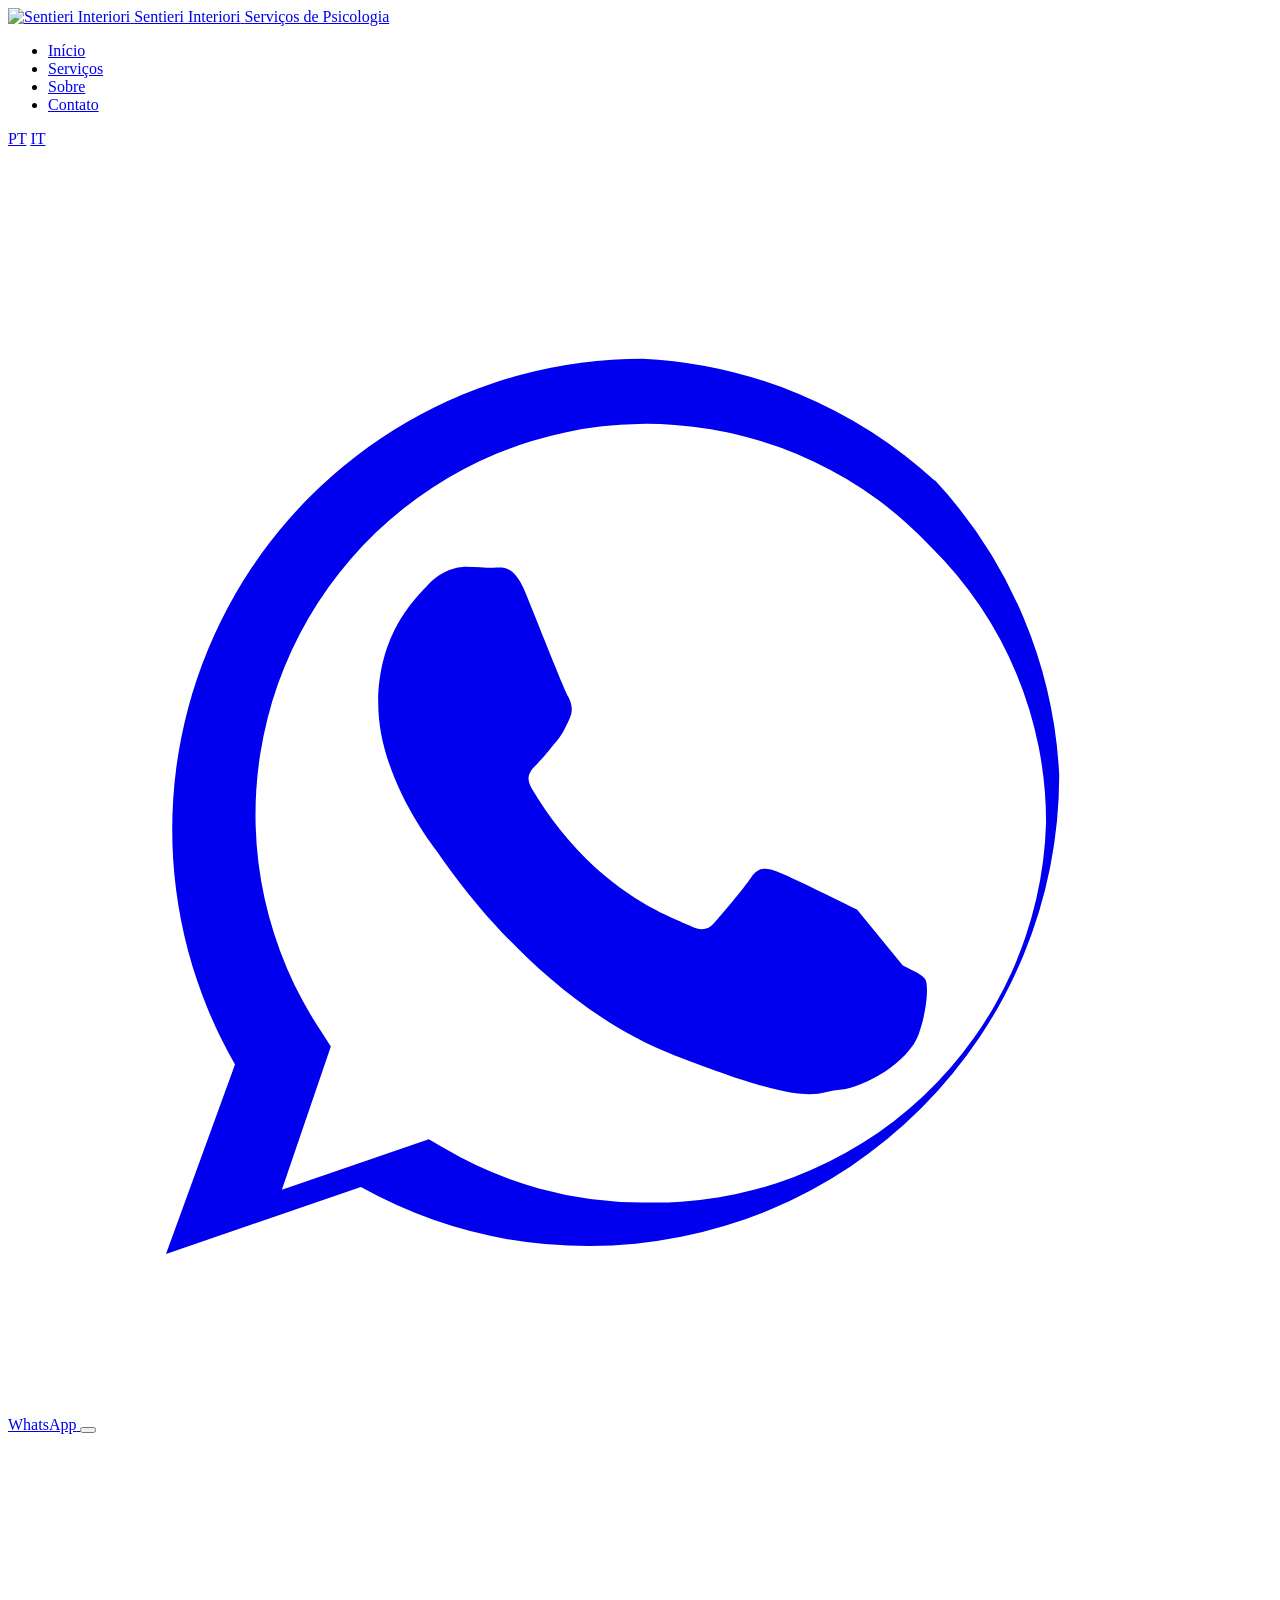
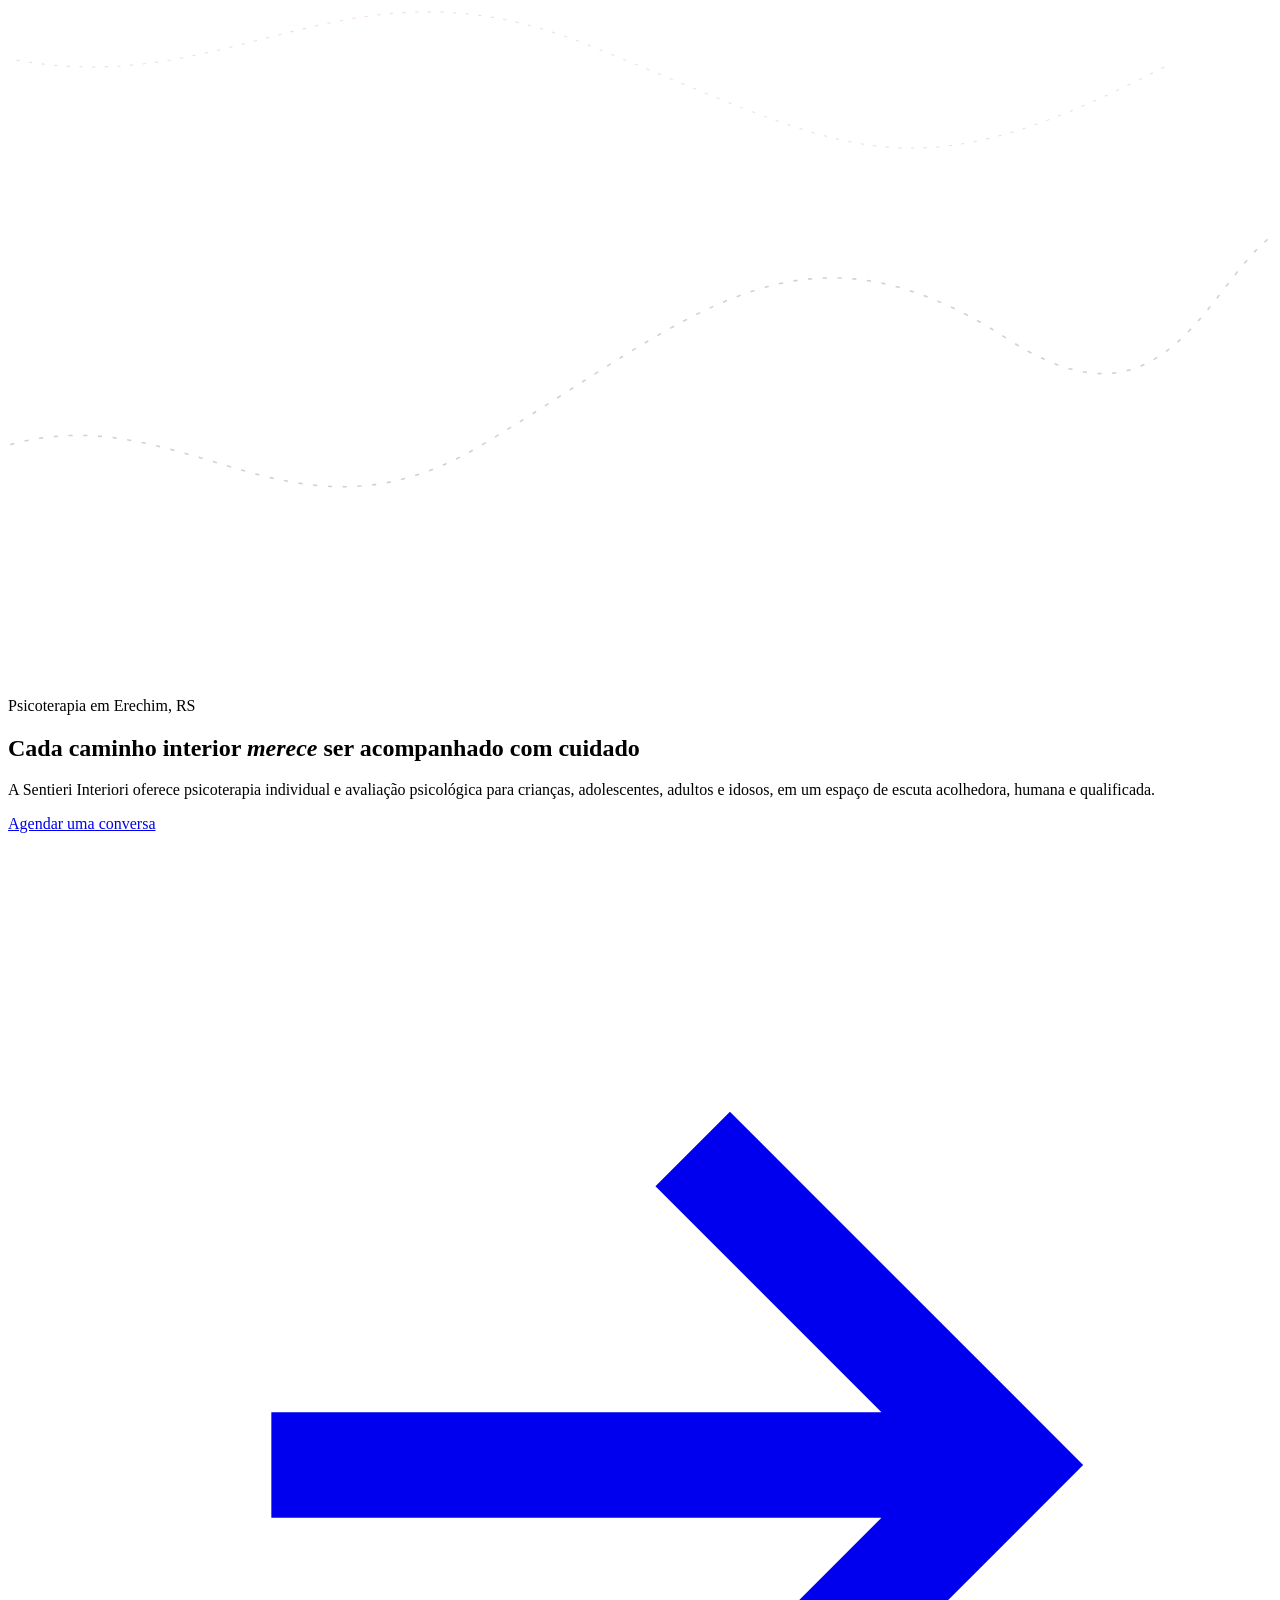
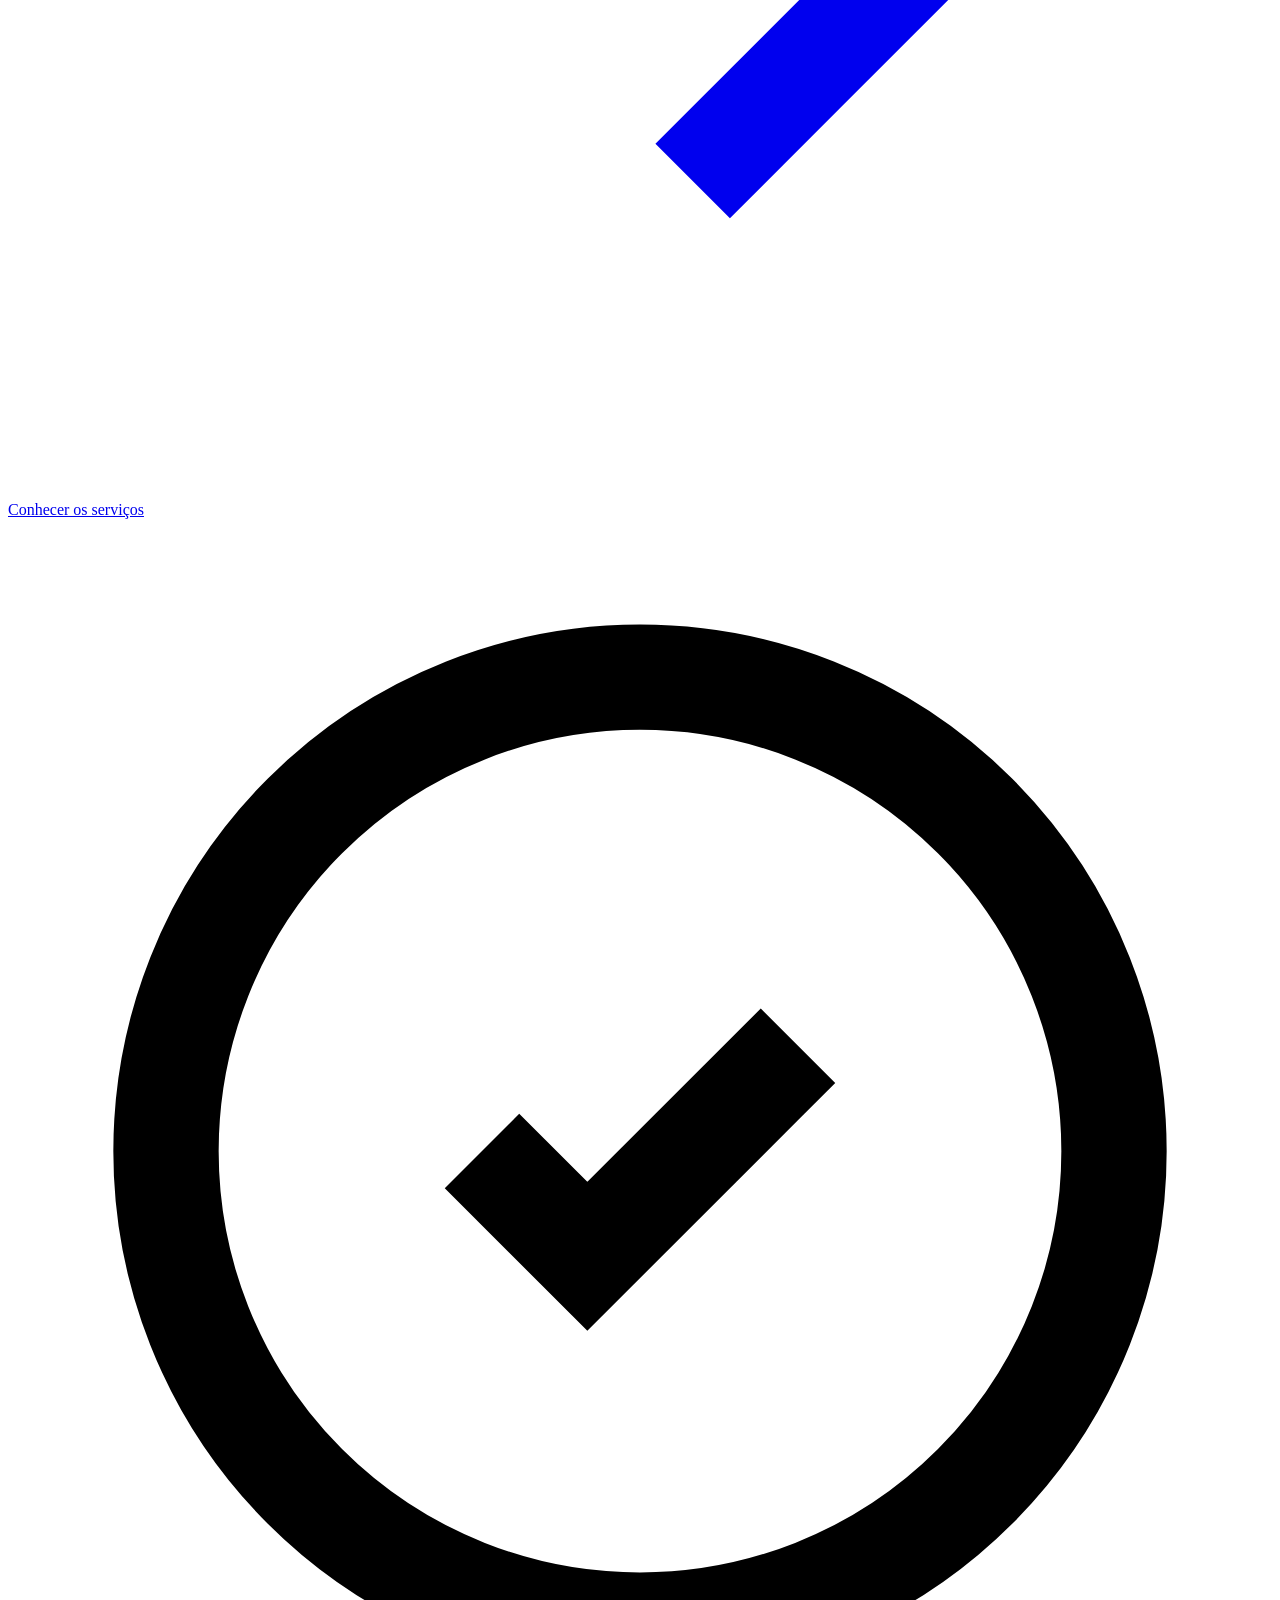
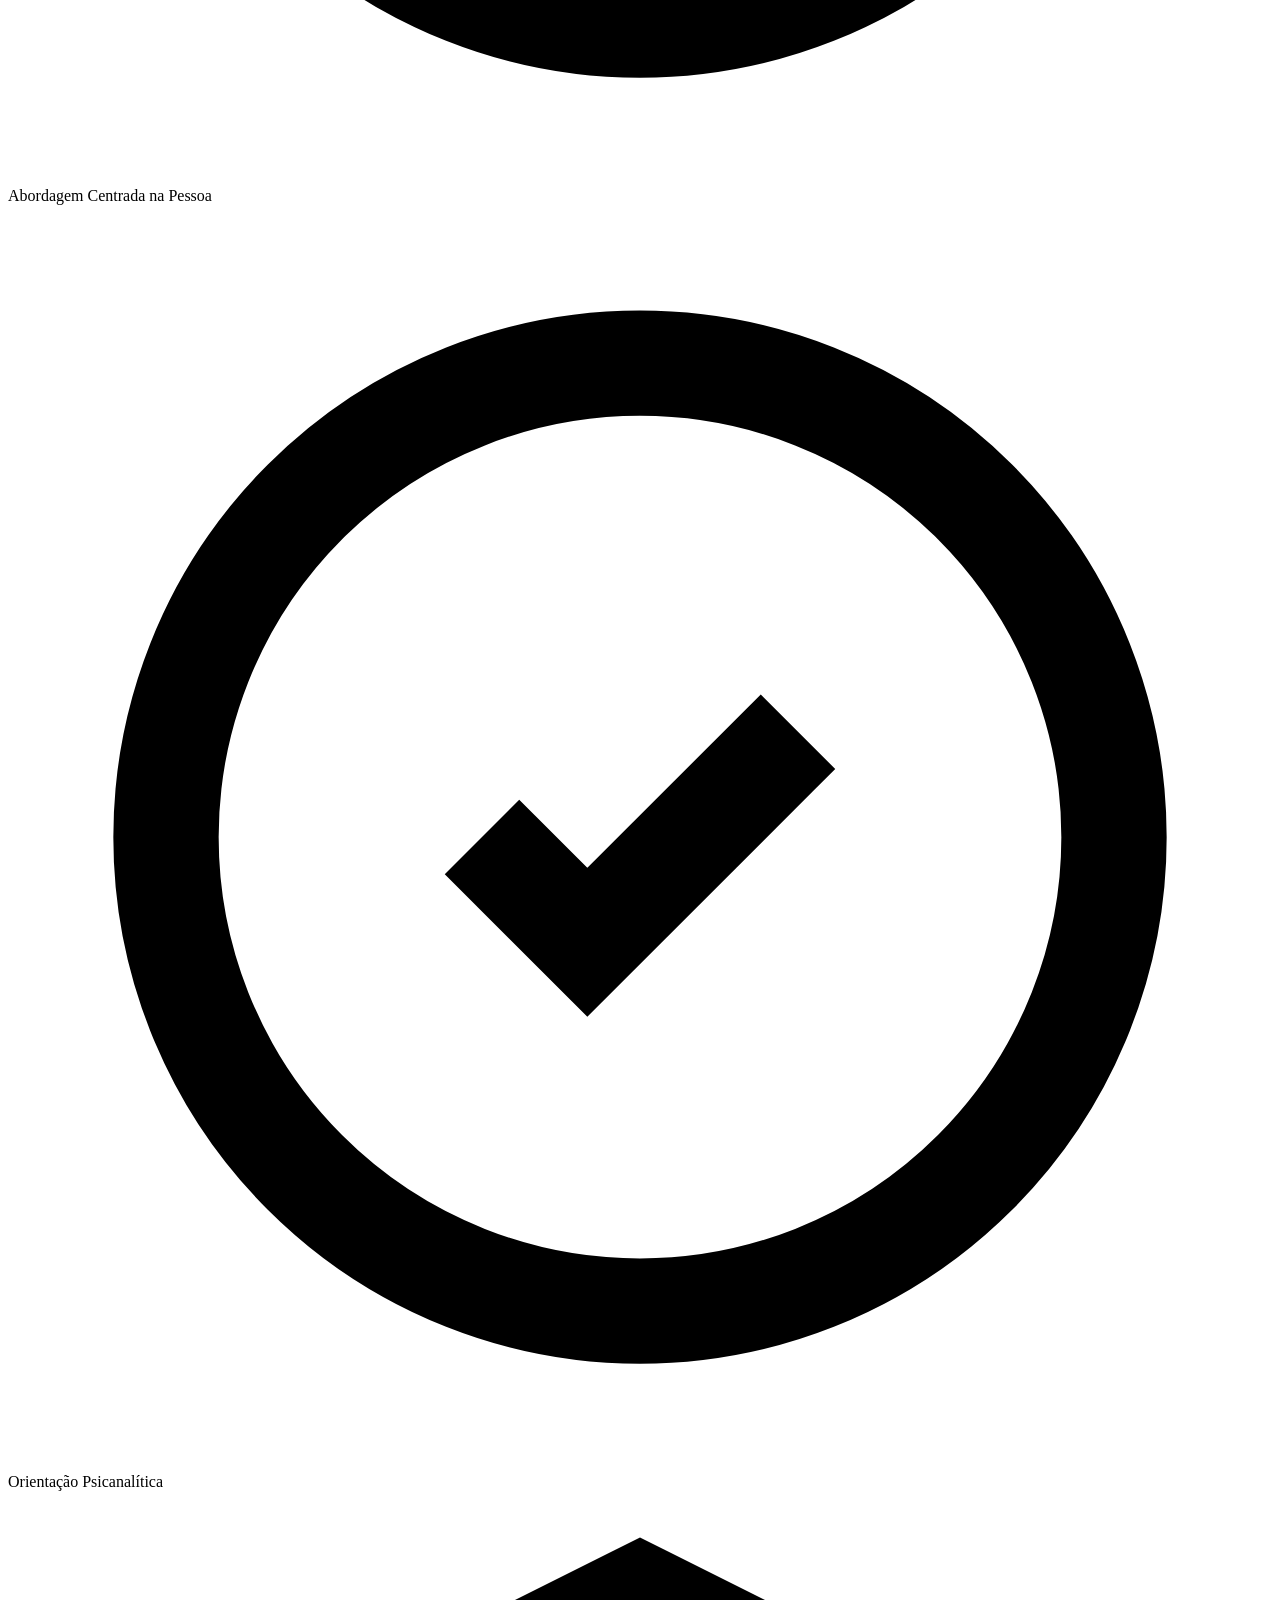
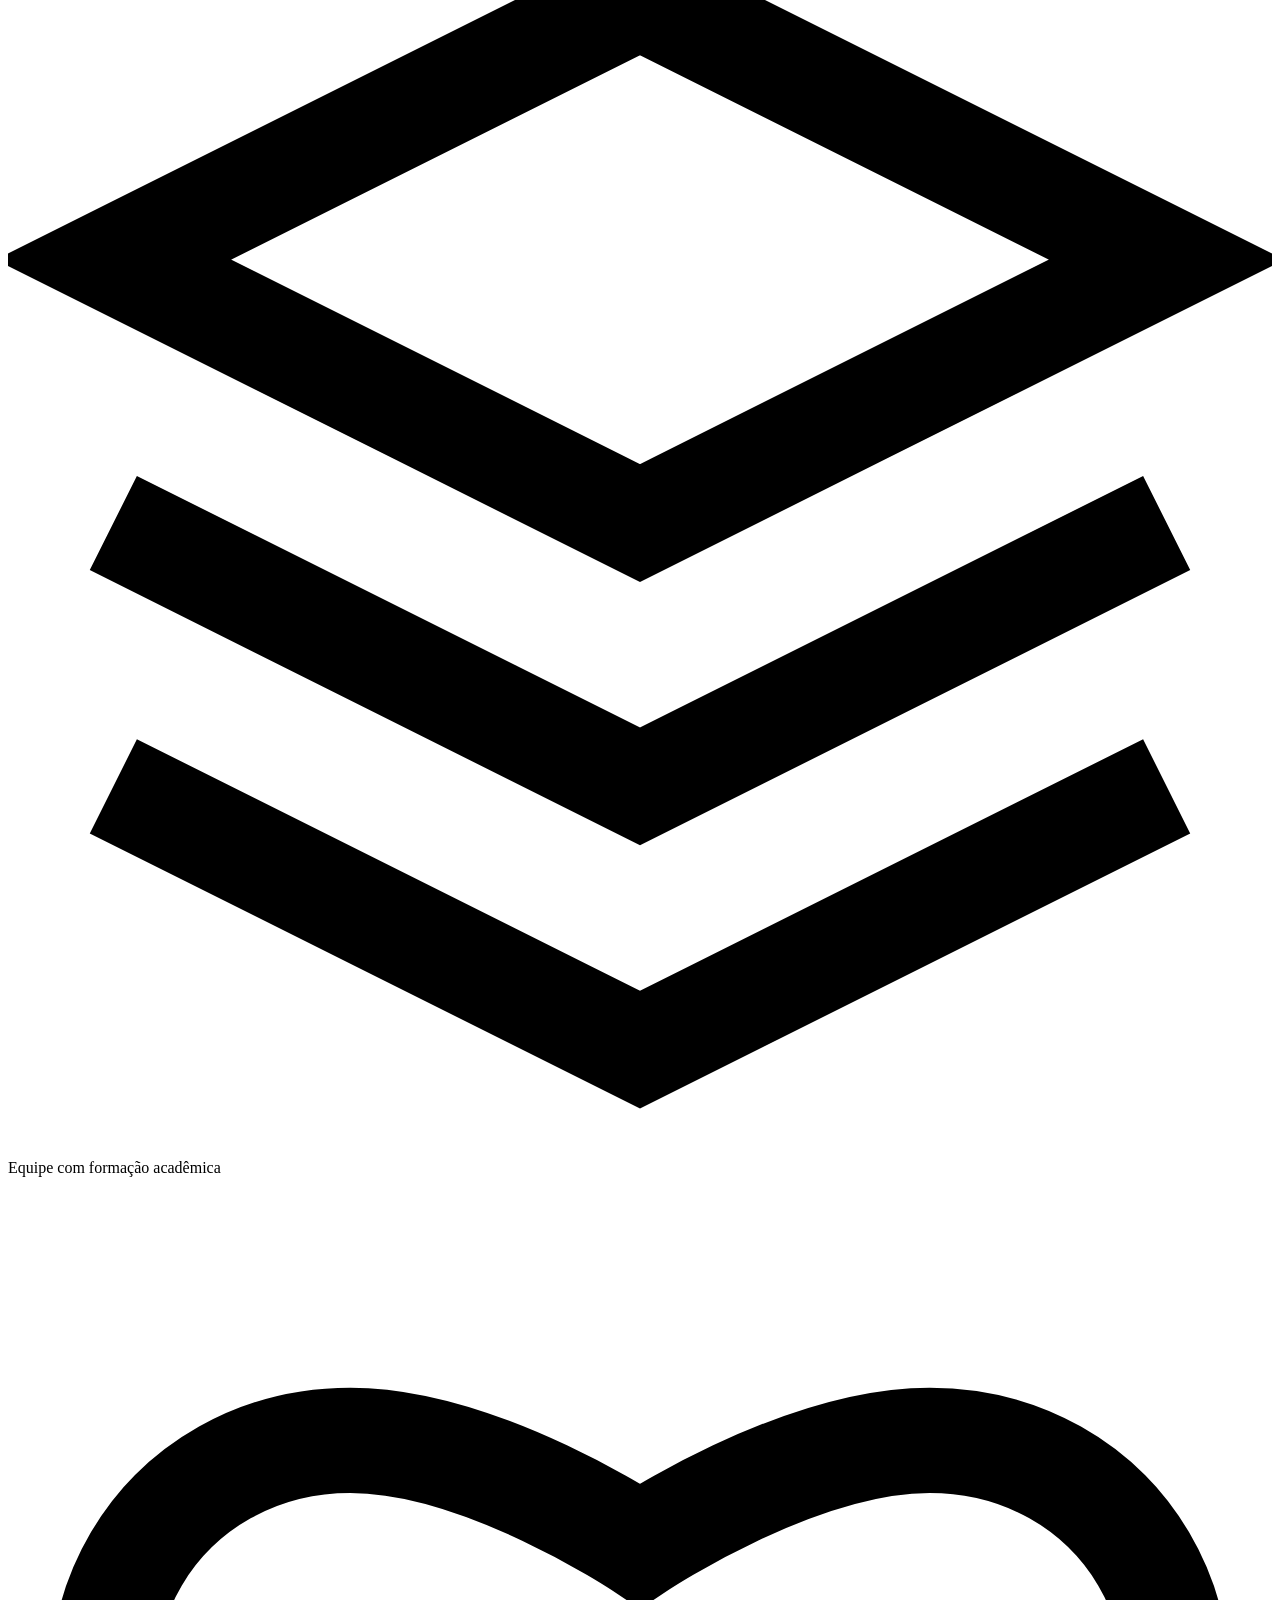
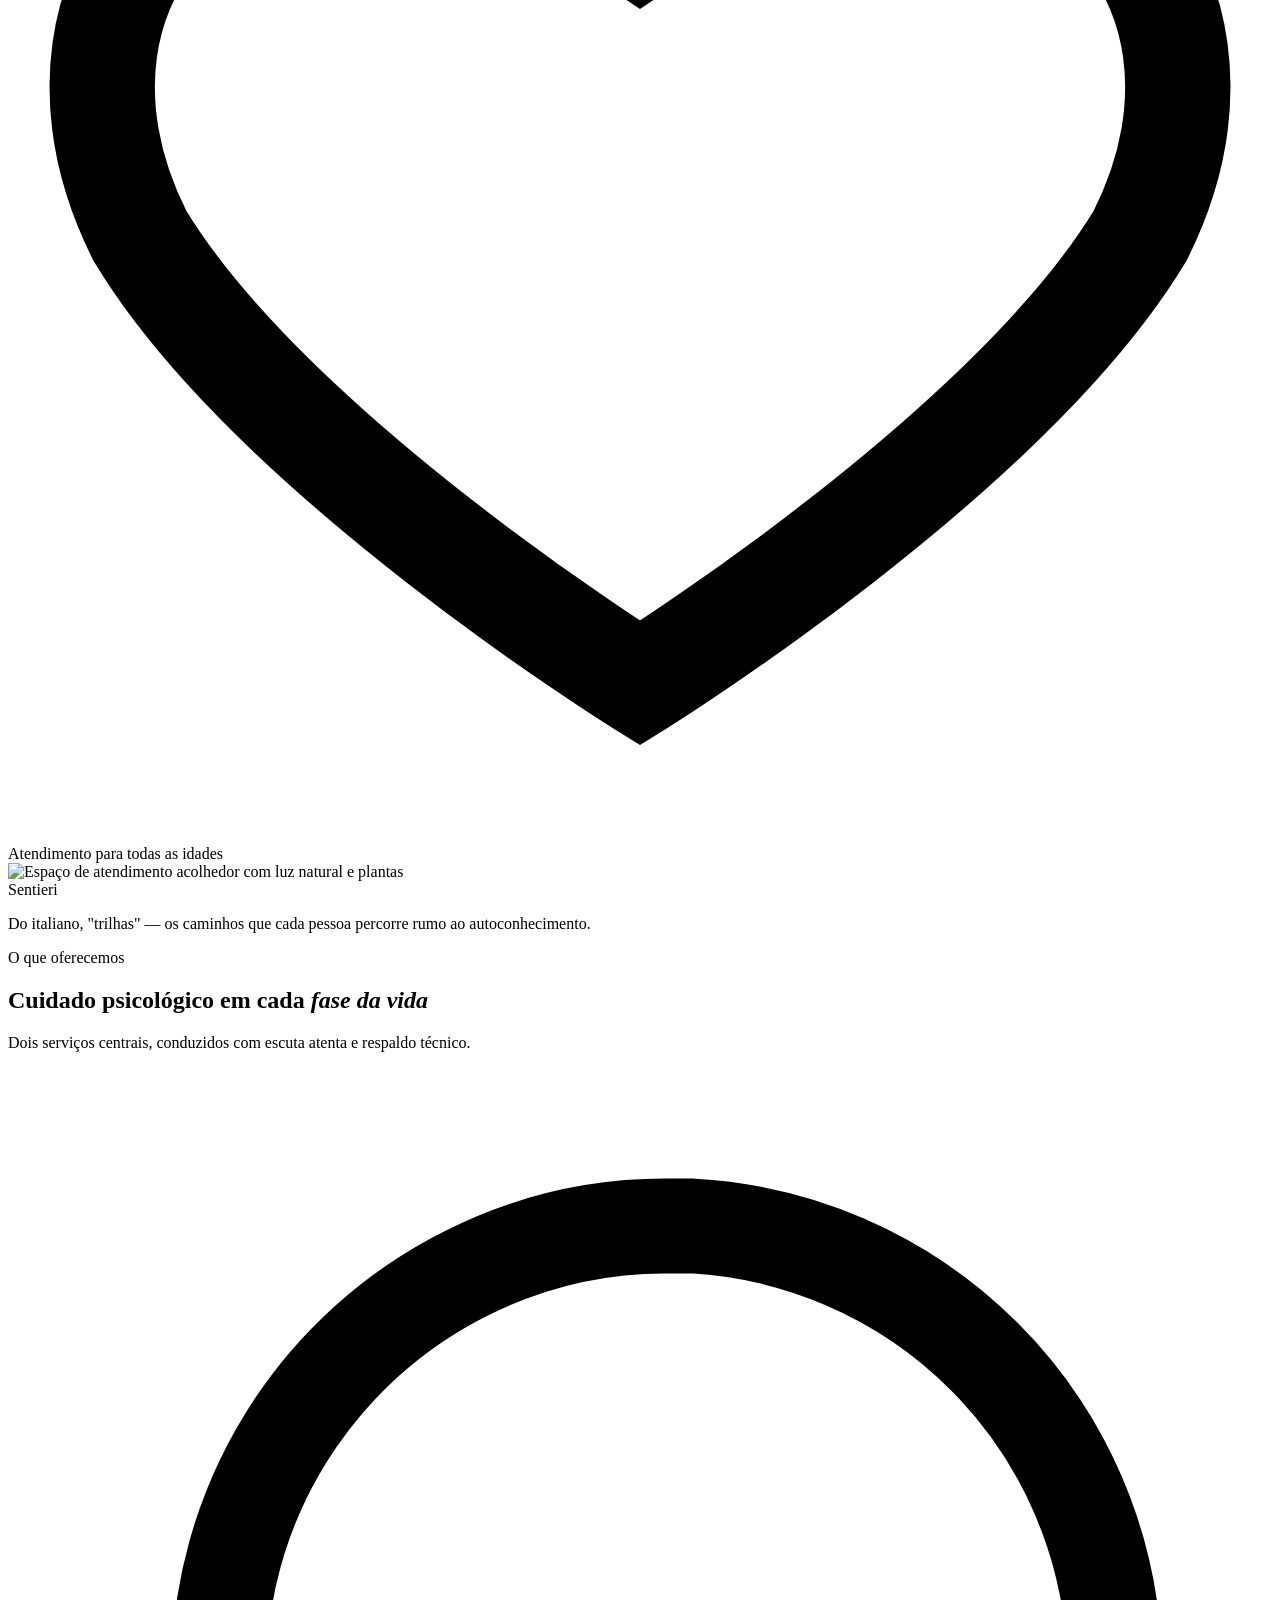
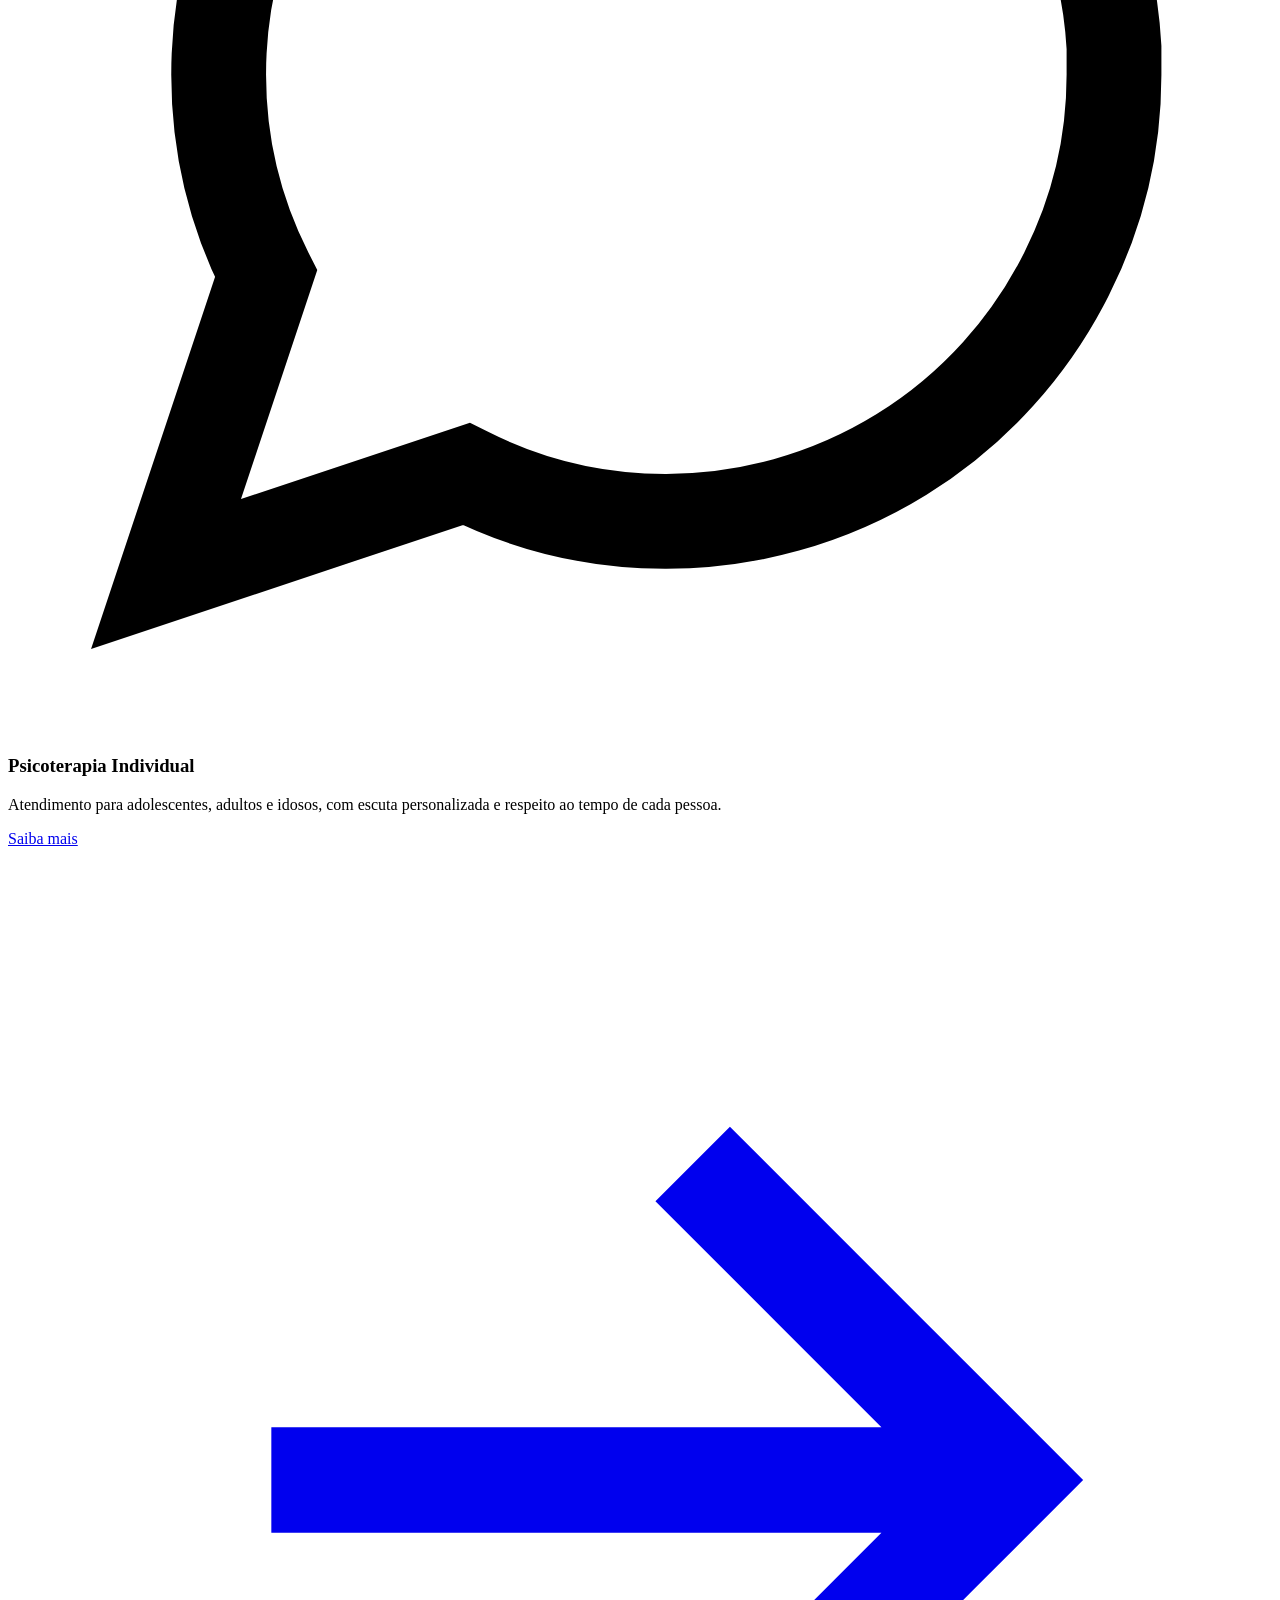
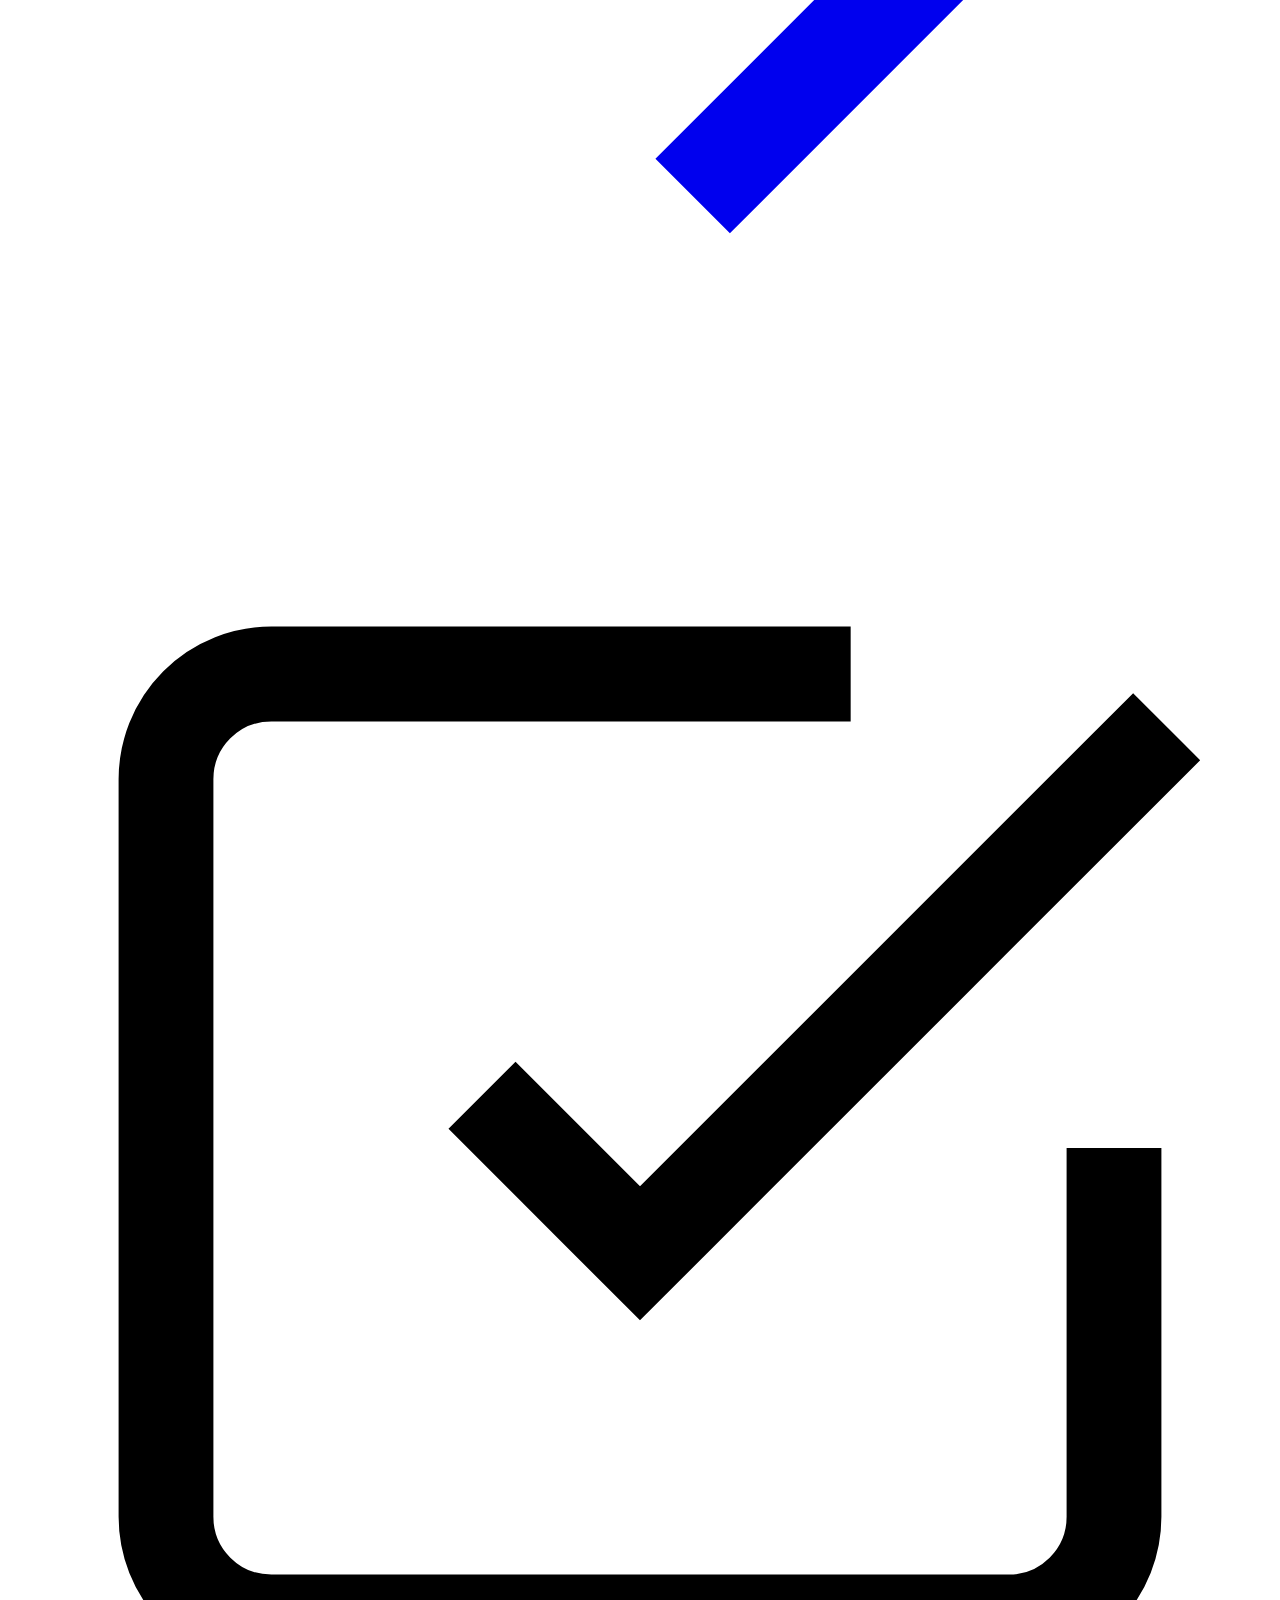
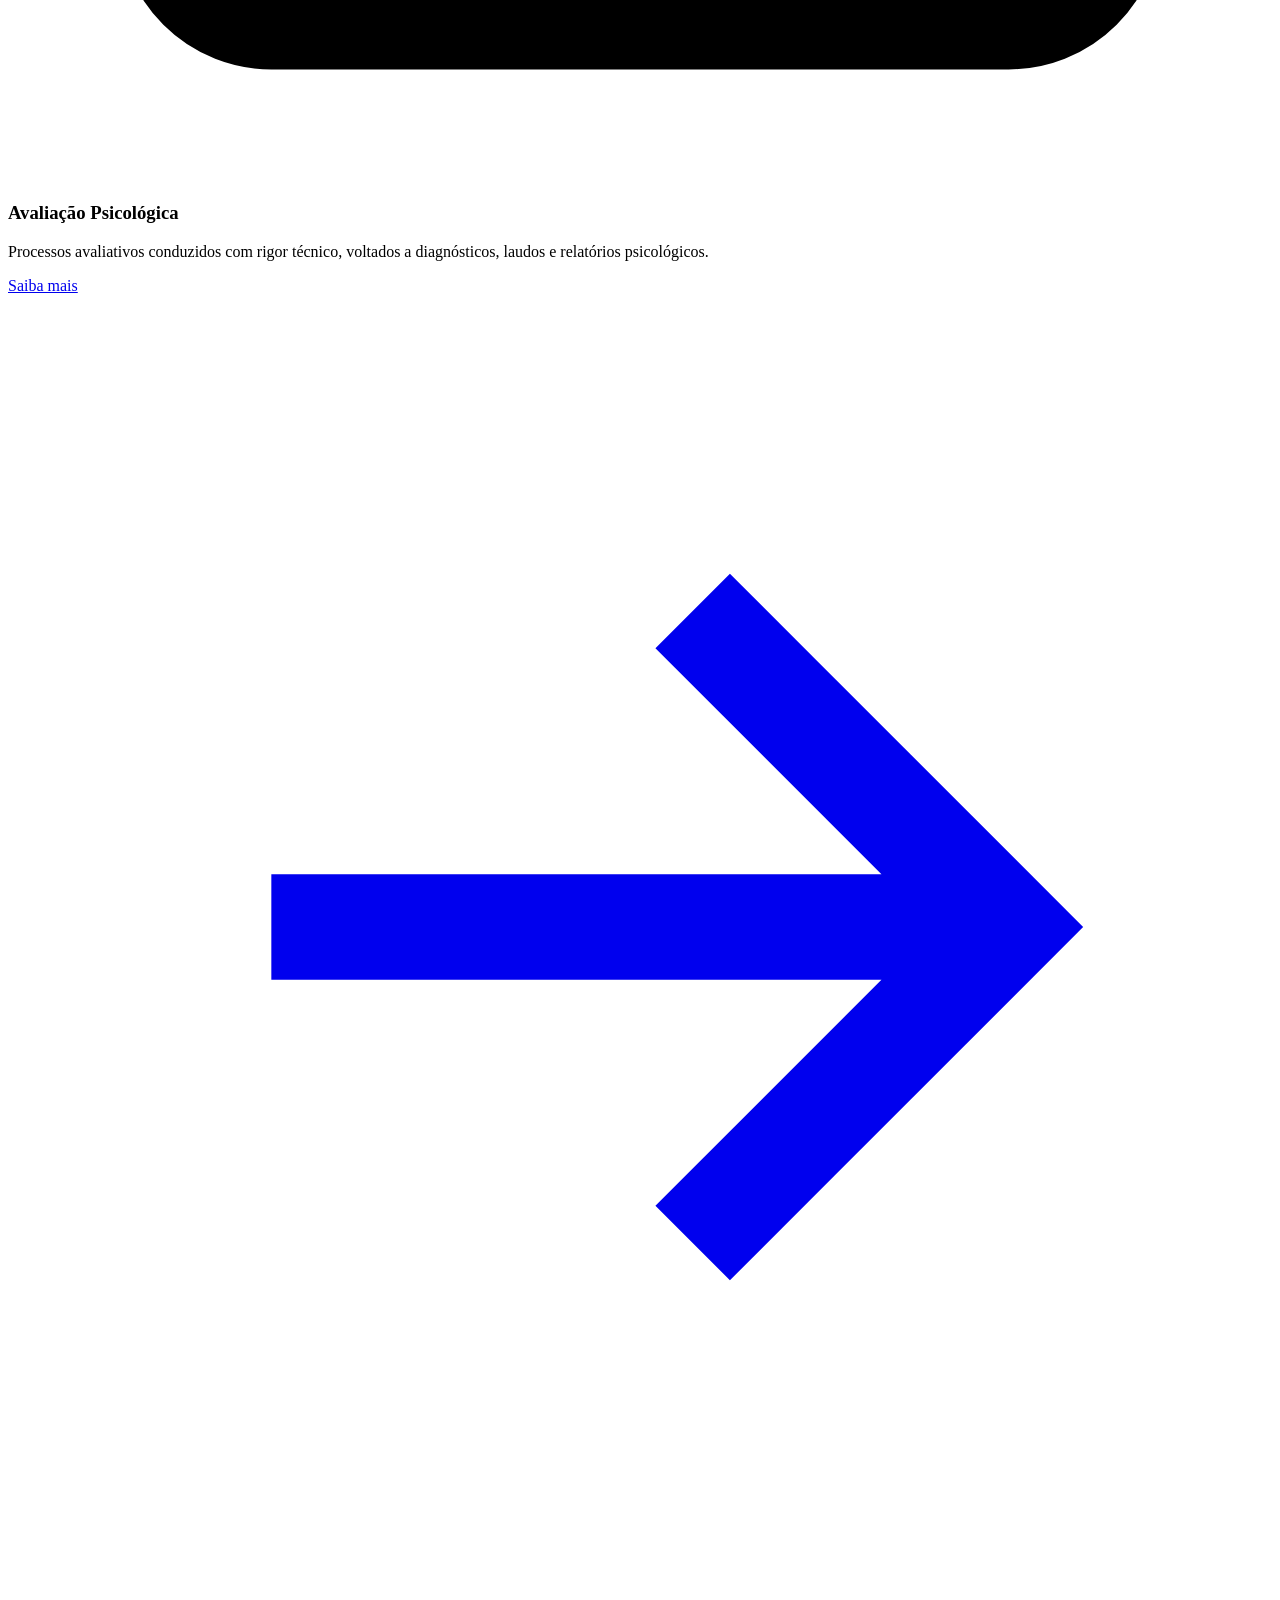
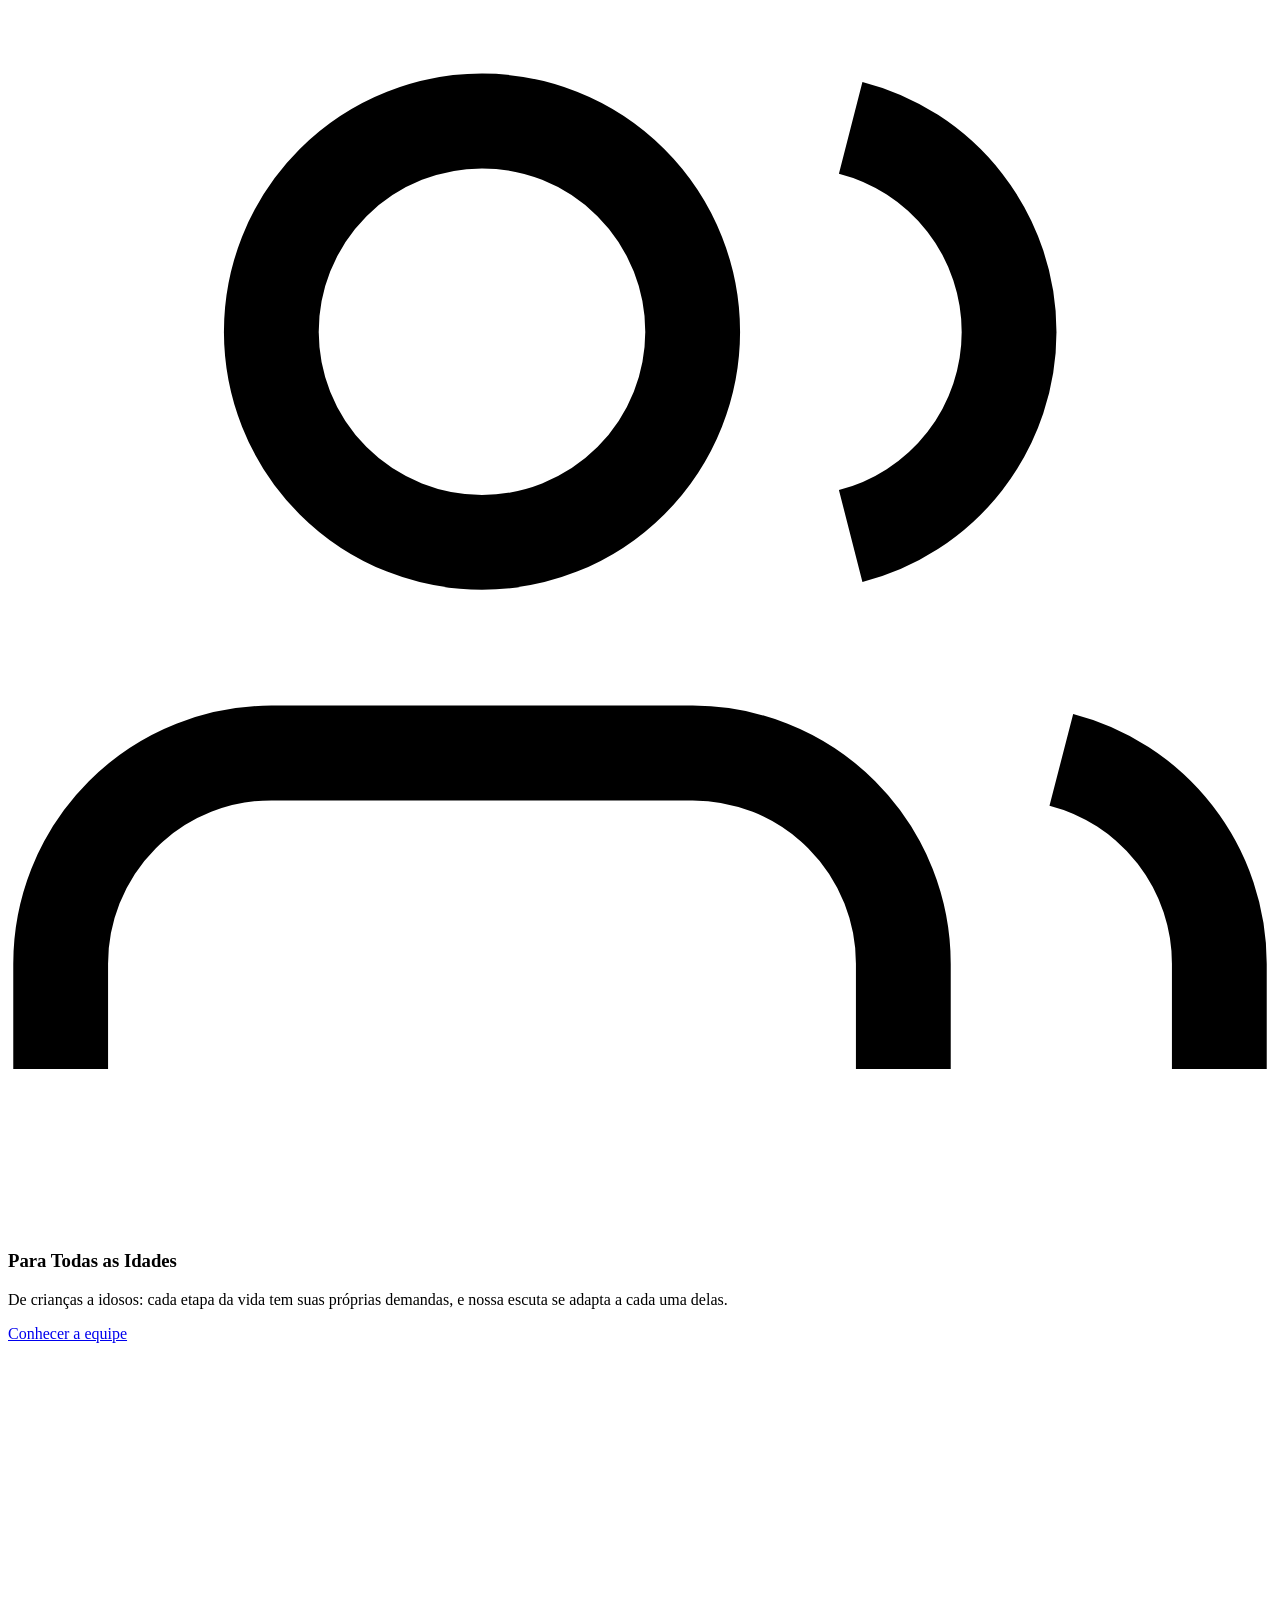
==== pt/index.html @ 57d50855 "Add files via upload" ====
<!DOCTYPE html>
<html lang="pt-BR"><head>
<meta http-equiv="content-type" content="text/html; charset=UTF-8">
<meta charset="UTF-8">
<meta name="viewport" content="width=device-width, initial-scale=1.0">
<title>Sentieri Interiori — Serviços de Psicologia em Erechim</title>
<meta name="description" content="Psicoterapia individual e avaliação psicológica para crianças, adolescentes, adultos e idosos. Atendimento humanizado em Erechim, RS.">
<link rel="icon" href="index_files/logo_o2eb_uEkA_0kMc_2I0I_ichq.jpg">
<link rel="stylesheet" href="index_files/style_o2eb_uEkA_0kMc_2I0I_ichq.css">
</head>
<body>

<!-- ===================== HEADER ===================== -->
<header class="site-header">
  <div class="header-inner">
    <a href="file:///G:/Meu%20Drive/Consult%C3%B3rio/Sentieri%20Interiori/Site/sentieri-interiori-site/sentieri-site/pt/index.html" class="brand">
      <img src="index_files/logo_o2eb_uEkA_0kMc_2I0I_ichq.jpg" alt="Sentieri Interiori">
      <span class="brand-text">
        <span class="brand-name">Sentieri Interiori</span>
        <span class="brand-sub">Serviços de Psicologia</span>
      </span>
    </a>

    <nav class="main-nav">
      <ul>
        <li><a href="file:///G:/Meu%20Drive/Consult%C3%B3rio/Sentieri%20Interiori/Site/sentieri-interiori-site/sentieri-site/pt/index.html" class="active">Início</a></li>
        <li><a href="file:///G:/Meu%20Drive/Consult%C3%B3rio/Sentieri%20Interiori/Site/sentieri-interiori-site/sentieri-site/pt/servicos.html">Serviços</a></li>
        <li><a href="file:///G:/Meu%20Drive/Consult%C3%B3rio/Sentieri%20Interiori/Site/sentieri-interiori-site/sentieri-site/pt/sobre.html">Sobre</a></li>
        <li><a href="file:///G:/Meu%20Drive/Consult%C3%B3rio/Sentieri%20Interiori/Site/sentieri-interiori-site/sentieri-site/pt/contato.html">Contato</a></li>
      </ul>
    </nav>

    <div class="header-actions">
      <div class="lang-switch">
        <a href="file:///G:/Meu%20Drive/Consult%C3%B3rio/Sentieri%20Interiori/Site/sentieri-interiori-site/sentieri-site/pt/index.html" class="active">PT</a>
        <a href="file:///G:/Meu%20Drive/Consult%C3%B3rio/Sentieri%20Interiori/Site/sentieri-interiori-site/sentieri-site/it/index.html">IT</a>
      </div>
      <a href="https://wa.me/5554991436408" class="btn-whatsapp-nav" target="_blank" rel="noopener">
        <svg viewBox="0 0 24 24" fill="currentColor"><path d="M17.6 6.32A8.86 8.86 0 0 0 12.05 4a8.94 8.94 0 0 0-7.74 13.4L3 21l3.7-1.27a8.92 8.92 0 0 0 4.33 1.12h.01a8.94 8.94 0 0 0 8.92-8.94 8.85 8.85 0 0 0-2.36-5.6Zm-5.55 13.7h-.01a7.4 7.4 0 0 1-3.78-1.04l-.27-.16-2.79.96.93-2.72-.18-.28a7.42 7.42 0 0 1 11.58-9.2 7.34 7.34 0 0 1 2.18 5.23 7.43 7.43 0 0 1-7.66 7.21Zm4.07-5.56c-.22-.11-1.31-.65-1.51-.72-.2-.07-.35-.11-.5.11-.15.22-.57.72-.7.86-.13.15-.26.16-.48.05-.22-.11-.93-.34-1.77-1.09a6.64 6.64 0 0 1-1.22-1.52c-.13-.22-.01-.34.11-.46.11-.11.25-.29.37-.43.12-.15.16-.25.24-.42.08-.16.04-.3-.02-.42-.07-.11-.6-1.45-.82-1.99-.22-.53-.44-.46-.6-.46-.16 0-.34-.02-.52-.02-.18 0-.47.07-.72.34-.25.27-.95.93-.95 2.26 0 1.34.98 2.63 1.12 2.81.13.18 1.86 2.84 4.51 3.87 2.65 1.03 2.65.69 3.13.65.48-.04 1.31-.53 1.5-1.05.18-.51.18-.95.13-1.04-.06-.1-.21-.16-.43-.27Z"></path></svg>
        <span>WhatsApp</span>
      </a>
      <button class="nav-toggle" aria-label="Abrir menu">
        <span></span><span></span><span></span>
      </button>
    </div>
  </div>
</header>

<!-- ===================== HERO ===================== -->
<section class="hero">
  <svg class="hero-bg-path" viewBox="0 0 1200 800" preserveAspectRatio="xMidYMid slice" aria-hidden="true">
    <path d="M -50 600 C 150 500, 250 700, 450 580 S 750 350, 950 480 S 1150 300, 1280 380" fill="none" stroke="#8A9180" stroke-width="1.5" stroke-dasharray="4 10" opacity="0.4"></path>
    <path d="M -50 200 C 200 280, 300 100, 550 200 S 850 350, 1100 220" fill="none" stroke="#BD7B5B" stroke-width="1" stroke-dasharray="3 9" opacity="0.25"></path>
  </svg>

  <div class="container hero-grid">
    <div class="hero-content">
      <p class="eyebrow">Psicoterapia em Erechim, RS</p>
      <h1>Cada caminho interior <em>merece</em> ser acompanhado com cuidado</h1>
      <p class="hero-lead">A Sentieri Interiori oferece psicoterapia 
individual e avaliação psicológica para crianças, adolescentes, adultos e
 idosos, em um espaço de escuta acolhedora, humana e qualificada.</p>

      <div class="hero-actions">
        <a href="file:///G:/Meu%20Drive/Consult%C3%B3rio/Sentieri%20Interiori/Site/sentieri-interiori-site/sentieri-site/pt/contato.html" class="btn btn-primary">
          Agendar uma conversa
          <svg viewBox="0 0 24 24" fill="none" stroke="currentColor" stroke-width="2"><path d="M5 12h14M13 6l6 6-6 6"></path></svg>
        </a>
        <a href="file:///G:/Meu%20Drive/Consult%C3%B3rio/Sentieri%20Interiori/Site/sentieri-interiori-site/sentieri-site/pt/servicos.html" class="btn btn-outline">Conhecer os serviços</a>
      </div>

      <div class="hero-trust">
        <span class="trust-item">
          <svg viewBox="0 0 24 24" fill="none" stroke="currentColor" stroke-width="2"><path d="M9 12l2 2 4-4M21 12a9 9 0 1 1-18 0 9 9 0 0 1 18 0Z"></path></svg>
          Abordagem Centrada na Pessoa
        </span><span class="trust-item">
          <svg viewBox="0 0 24 24" fill="none" stroke="currentColor" stroke-width="2"><path d="M9 12l2 2 4-4M21 12a9 9 0 1 1-18 0 9 9 0 0 1 18 0Z"></path></svg>Orientação Psicanalítica</span>
        <span class="trust-item">
          <svg viewBox="0 0 24 24" fill="none" stroke="currentColor" stroke-width="2"><path d="M12 2 2 7l10 5 10-5-10-5ZM2 17l10 5 10-5M2 12l10 5 10-5"></path></svg>
          Equipe com formação acadêmica
        </span>
        <span class="trust-item">
          <svg viewBox="0 0 24 24" fill="none" stroke="currentColor" stroke-width="2"><path d="M12 21s-7-4.35-9.5-8.5C.5 8.5 3 5 6.5 5 9 5 12 7 12 7s3-2 5.5-2c3.5 0 6 3.5 4 7.5C19 16.65 12 21 12 21Z"></path></svg>
          Atendimento para todas as idades
        </span>
      </div>
    </div>

    <div class="hero-visual">
      <div class="hero-image-wrap">
        <img src="index_files/photo-1573497620053-ea5300f94f21_o2eb_uEkA_0kMc_2I0I_ichq.avif" alt="Espaço de atendimento acolhedor com luz natural e plantas">
      </div>
      <div class="hero-badge">
        <span class="script-accent">Sentieri</span>
        <p>Do italiano, "trilhas" — os caminhos que cada pessoa percorre rumo ao autoconhecimento.</p>
      </div>
    </div>
  </div>
</section>

<!-- ===================== SERVIÇOS (preview) ===================== -->
<section class="bg-branco">
  <div class="container">
    <div class="section-header centered reveal is-visible">
      <p class="eyebrow" style="justify-content:center">O que oferecemos</p>
      <h2 class="section-title">Cuidado psicológico em cada <em>fase da vida</em></h2>
      <p class="section-lead">Dois serviços centrais, conduzidos com escuta atenta e respaldo técnico.</p>
    </div>

    <div class="services-grid">
      <div class="service-card reveal is-visible" style="transition-delay: 0s;">
        <div class="service-icon">
          <svg viewBox="0 0 24 24" fill="none" stroke="currentColor" stroke-width="1.8"><path d="M21 11.5a8.38 8.38 0 0 1-.9 3.8 8.5 8.5 0 0 1-7.6 4.7 8.38 8.38 0 0 1-3.8-.9L3 21l1.9-5.7a8.38 8.38 0 0 1-.9-3.8 8.5 8.5 0 0 1 4.7-7.6 8.38 8.38 0 0 1 3.8-.9h.5a8.48 8.48 0 0 1 8 8v.5Z"></path></svg>
        </div>
        <h3>Psicoterapia Individual</h3>
        <p>Atendimento para adolescentes, adultos e idosos, com escuta personalizada e respeito ao tempo de cada pessoa.</p>
        <a href="file:///G:/Meu%20Drive/Consult%C3%B3rio/Sentieri%20Interiori/Site/sentieri-interiori-site/sentieri-site/pt/servicos.html#psicoterapia" class="card-link">
          Saiba mais
          <svg viewBox="0 0 24 24" fill="none" stroke="currentColor" stroke-width="2"><path d="M5 12h14M13 6l6 6-6 6"></path></svg>
        </a>
      </div>

      <div class="service-card reveal is-visible" style="transition-delay: 0.08s;">
        <div class="service-icon">
          <svg viewBox="0 0 24 24" fill="none" stroke="currentColor" stroke-width="1.8"><path d="M9 11l3 3L22 4M21 12v7a2 2 0 0 1-2 2H5a2 2 0 0 1-2-2V5a2 2 0 0 1 2-2h11"></path></svg>
        </div>
        <h3>Avaliação Psicológica</h3>
        <p>Processos avaliativos conduzidos com rigor técnico, voltados a diagnósticos, laudos e relatórios psicológicos.</p>
        <a href="file:///G:/Meu%20Drive/Consult%C3%B3rio/Sentieri%20Interiori/Site/sentieri-interiori-site/sentieri-site/pt/servicos.html#avaliacao" class="card-link">
          Saiba mais
          <svg viewBox="0 0 24 24" fill="none" stroke="currentColor" stroke-width="2"><path d="M5 12h14M13 6l6 6-6 6"></path></svg>
        </a>
      </div>

      <div class="service-card reveal is-visible" style="transition-delay: 0.16s;">
        <div class="service-icon">
          <svg viewBox="0 0 24 24" fill="none" stroke="currentColor" stroke-width="1.8"><path d="M17 21v-2a4 4 0 0 0-4-4H5a4 4 0 0 0-4 4v2M9 11a4 4 0 1 0 0-8 4 4 0 0 0 0 8ZM23 21v-2a4 4 0 0 0-3-3.87M16 3.13a4 4 0 0 1 0 7.75"></path></svg>
        </div>
        <h3>Para Todas as Idades</h3>
        <p>De crianças a idosos: cada etapa da vida tem suas próprias demandas, e nossa escuta se adapta a cada uma delas.</p>
        <a href="file:///G:/Meu%20Drive/Consult%C3%B3rio/Sentieri%20Interiori/Site/sentieri-interiori-site/sentieri-site/pt/sobre.html" class="card-link">
          Conhecer a equipe
          <svg viewBox="0 0 24 24" fill="none" stroke="currentColor" stroke-width="2"><path d="M5 12h14M13 6l6 6-6 6"></path></svg>
        </a>
      </div>
    </div>
  </div>
</section>

<!-- ===================== ABORDAGEM ===================== -->
<section class="bg-creme-escuro">
  <div class="container approach-block">
    <div class="approach-image reveal is-visible">
      <img src="index_files/photo-1591129841117-3adfd313e34f_o2eb_uEkA_0kMc_2I0I_ichq.avif" alt="Sala de atendimento psicológico com poltronas e ambiente sereno">
    </div>

    <div class="approach-content reveal is-visible">
      <p class="eyebrow">Nossa abordagem</p>
      <h2 class="section-title">Uma escuta <em>humanista</em>, sem pressa e sem julgamento</h2>
      <p class="section-lead">Acreditamos que cada pessoa carrega em si 
os recursos para sua própria transformação. Nosso papel é caminhar ao 
lado, oferecendo um espaço seguro para que esse processo aconteça.</p>

      <ul class="approach-list">
        <li>
          <span class="check">
            <svg viewBox="0 0 24 24" fill="none" stroke="currentColor" stroke-width="3"><path d="M5 12l5 5L20 7"></path></svg>
          </span>
          <div>
            <strong>Abordagem Centrada na Pessoa</strong>
            <span>Fundamentação na Psicologia Clínica Humanista da 
Abordagem Centrada na Pessoa, valorizando a experiência única de cada 
indivíduo.</span>
          </div>
        </li><li>
          <span class="check">
            <svg viewBox="0 0 24 24" fill="none" stroke="currentColor" stroke-width="3"><path d="M5 12l5 5L20 7"></path></svg>
          </span>
          <div>
            <strong>Orientação Psicanalítica</strong>
            <span>Fundamentação na teoria psicanalítica, buscando 
compreender os processos inconscientes, os conflitos psíquicos e a 
singularidade da história de vida de cada indivíduo.</span>
          </div>
        </li>
        <li>
          <span class="check">
            <svg viewBox="0 0 24 24" fill="none" stroke="currentColor" stroke-width="3"><path d="M5 12l5 5L20 7"></path></svg>
          </span>
          <div>
            <strong>Formação acadêmica sólida</strong>
            <span>Equipe com mestrado, especializações e atuação também na docência universitária.</span>
          </div>
        </li>
        <li>
          <span class="check">
            <svg viewBox="0 0 24 24" fill="none" stroke="currentColor" stroke-width="3"><path d="M5 12l5 5L20 7"></path></svg>
          </span>
          <div>
            <strong>Atendimento ao longo da vida</strong>
            <span>De crianças a idosos, acompanhamos diferentes fases com sensibilidade às necessidades de cada uma.</span>
          </div>
        </li>
      </ul>
    </div>
  </div>
</section>

<!-- ===================== EQUIPE (preview) ===================== -->
<section class="bg-branco">
  <div class="container">
    <div class="section-header centered reveal is-visible">
      <p class="eyebrow" style="justify-content:center">Quem te acompanha</p>
      <h2 class="section-title">Profissionais dedicados ao <em>seu caminho</em></h2>
      <p class="section-lead">Formação técnica e sensibilidade humana caminhando juntas.</p>
    </div>

    <div class="team-grid">
      <div class="team-card reveal is-visible" style="transition-delay: 0s;">
        <div class="team-photo">
          <img alt="Psicólogo Felipe Biasus" src="">
        </div>
        <div class="team-info">
          <span class="role">Psicólogo</span>
          <h3>Felipe Biasus</h3>
          <ul>
            <li>Mestrado em Psicologia — UFSC</li>
            <li>Formação em Psicologia Clínica Humanista (ACP)</li>
            <li>Docente do Curso de Psicologia da URI Erechim</li>
          </ul>
          <a href="https://wa.me/5554991436408" class="whatsapp-link" target="_blank" rel="noopener">
            <svg viewBox="0 0 24 24" fill="currentColor"><path d="M17.6 6.32A8.86 8.86 0 0 0 12.05 4a8.94 8.94 0 0 0-7.74 13.4L3 21l3.7-1.27a8.92 8.92 0 0 0 4.33 1.12h.01a8.94 8.94 0 0 0 8.92-8.94 8.85 8.85 0 0 0-2.36-5.6Z"></path></svg>
            (54) 99143-6408
          </a>
        </div>
      </div>

      <div class="team-card reveal is-visible" style="transition-delay: 0.08s;">
        <div class="team-photo">
          <img alt="Psicóloga Christine Lisiane Bonissoni Biasus" src="">
        </div>
        <div class="team-info">
          <span class="role">Psicóloga</span>
          <h3>Christine L. B. Biasus</h3>
          <ul>
            <li>Especialista em Avaliação Psicológica</li>
            <li>Formação em Atendimento Psicológico de Adolescentes</li>
            <li>Especialização em andamento em Psicanálise</li>
          </ul>
          <a href="https://wa.me/5554981330220" class="whatsapp-link" target="_blank" rel="noopener">
            <svg viewBox="0 0 24 24" fill="currentColor"><path d="M17.6 6.32A8.86 8.86 0 0 0 12.05 4a8.94 8.94 0 0 0-7.74 13.4L3 21l3.7-1.27a8.92 8.92 0 0 0 4.33 1.12h.01a8.94 8.94 0 0 0 8.92-8.94 8.85 8.85 0 0 0-2.36-5.6Z"></path></svg>
            (54) 98133-0220
          </a>
        </div>
      </div>
    </div>
  </div>
</section>

<!-- ===================== CITAÇÃO ===================== -->
<section class="bg-creme-escuro">
  <div class="container">
    <div class="quote-block reveal is-visible">
      <span class="quote-mark">"</span>
      <p>O caminho mais curto para si mesmo é, muitas vezes, o mais difícil de percorrer só. Por isso caminhamos junto.</p>
      <p class="quote-attr">— Equipe Sentieri Interiori</p>
    </div>
  </div>
</section>

<!-- ===================== CTA FINAL ===================== -->
<section class="bg-branco">
  <div class="container">
    <div class="cta-final reveal is-visible">
      <h2>Dar o primeiro passo já é parte do caminho</h2>
      <p>Entre em contato e agende uma conversa inicial com um de nossos psicólogos.</p>
      <a href="file:///G:/Meu%20Drive/Consult%C3%B3rio/Sentieri%20Interiori/Site/sentieri-interiori-site/sentieri-site/pt/contato.html" class="btn btn-primary">
        Falar pelo WhatsApp
        <svg viewBox="0 0 24 24" fill="none" stroke="currentColor" stroke-width="2"><path d="M5 12h14M13 6l6 6-6 6"></path></svg>
      </a>
    </div>
  </div>
</section>

<!-- ===================== FOOTER ===================== -->
<footer class="site-footer">
  <div class="container">
    <div class="footer-grid">
      <div class="footer-col">
        <div class="footer-brand">
          <img src="index_files/logo_o2eb_uEkA_0kMc_2I0I_ichq.jpg" alt="Sentieri Interiori" style="height:42px; filter:none; border-radius:6px;">
          <span class="footer-brand-text">Sentieri Interiori</span>
        </div>
        <p>Serviços de Psicologia Ltda. 
Psicoterapia e Avaliação Psicológica em Erechim, RS.</p>
      </div>

      <div class="footer-col">
        <h4>Navegação</h4>
        <ul>
          <li><a href="file:///G:/Meu%20Drive/Consult%C3%B3rio/Sentieri%20Interiori/Site/sentieri-interiori-site/sentieri-site/pt/index.html">Início</a></li>
          <li><a href="file:///G:/Meu%20Drive/Consult%C3%B3rio/Sentieri%20Interiori/Site/sentieri-interiori-site/sentieri-site/pt/servicos.html">Serviços</a></li>
          <li><a href="file:///G:/Meu%20Drive/Consult%C3%B3rio/Sentieri%20Interiori/Site/sentieri-interiori-site/sentieri-site/pt/sobre.html">Sobre</a></li>
          <li><a href="file:///G:/Meu%20Drive/Consult%C3%B3rio/Sentieri%20Interiori/Site/sentieri-interiori-site/sentieri-site/pt/contato.html">Contato</a></li>
        </ul>
      </div>

      <div class="footer-col">
        <h4>Equipe</h4>
        <ul>
          <li><a href="file:///G:/Meu%20Drive/Consult%C3%B3rio/Sentieri%20Interiori/Site/sentieri-interiori-site/sentieri-site/pt/sobre.html">Felipe Biasus</a></li>
          <li><a href="file:///G:/Meu%20Drive/Consult%C3%B3rio/Sentieri%20Interiori/Site/sentieri-interiori-site/sentieri-site/pt/sobre.html">Christine Biasus</a></li>
        </ul>
      </div>

      <div class="footer-col">
        <h4>Contato</h4>
        <p>Rua Carlos Miranda, 82 — Sala térrea<br>Bairro Fátima, Erechim - RS<br>CEP 99709-292</p>
        <p style="margin-top:0.6rem">(54) 99143-6408</p>
      </div>
    </div>

    <div class="footer-bottom">
      <span>© 2026 Sentieri Interiori Serviços de Psicologia Ltda. Todos os direitos reservados.</span>
      <span>Erechim, Rio Grande do Sul</span>
    </div>
  </div>
</footer>

<a href="https://wa.me/5554991436408" class="whatsapp-float" target="_blank" rel="noopener" aria-label="Conversar pelo WhatsApp">
  <svg viewBox="0 0 24 24" fill="currentColor"><path d="M17.6 6.32A8.86 8.86 0 0 0 12.05 4a8.94 8.94 0 0 0-7.74 13.4L3 21l3.7-1.27a8.92 8.92 0 0 0 4.33 1.12h.01a8.94 8.94 0 0 0 8.92-8.94 8.85 8.85 0 0 0-2.36-5.6Z"></path></svg>
</a>

<script src="index_files/main_o2eb_uEkA_0kMc_2I0I_ichq.js"></script>


</body></html>
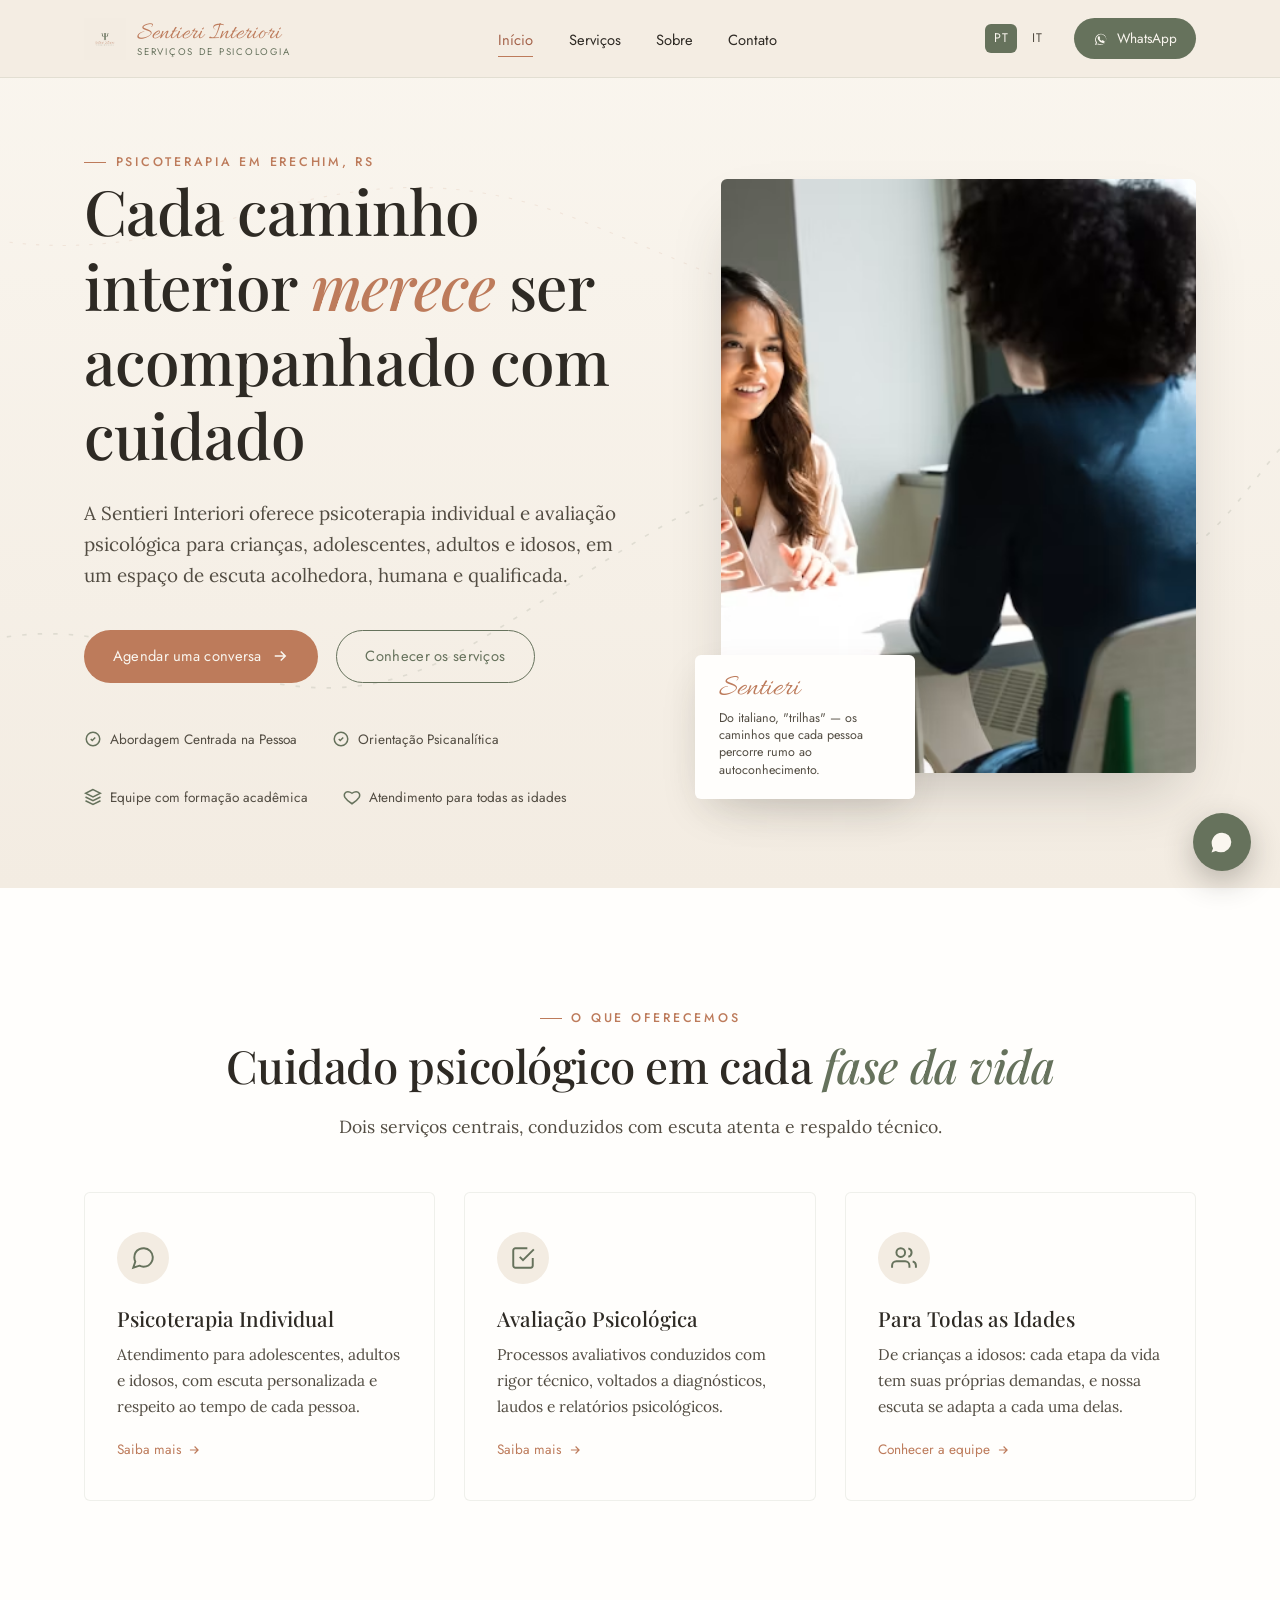
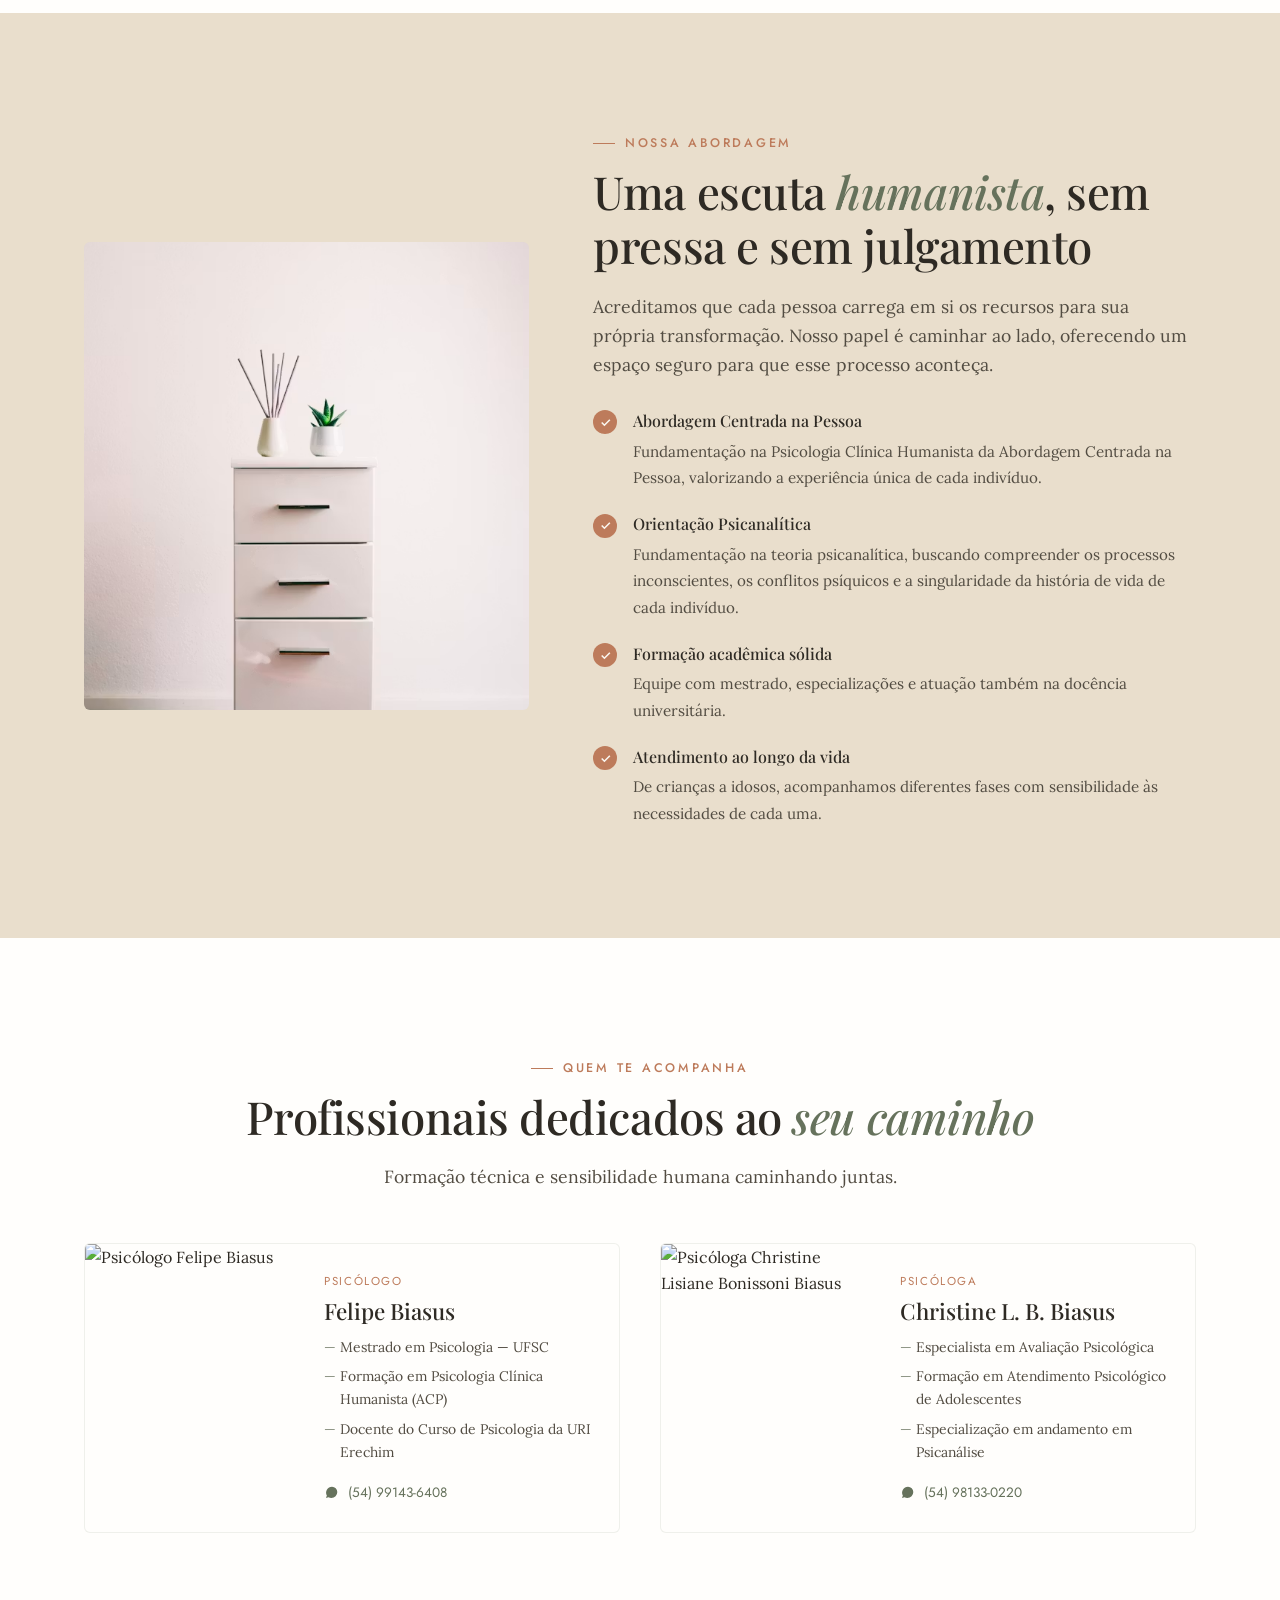
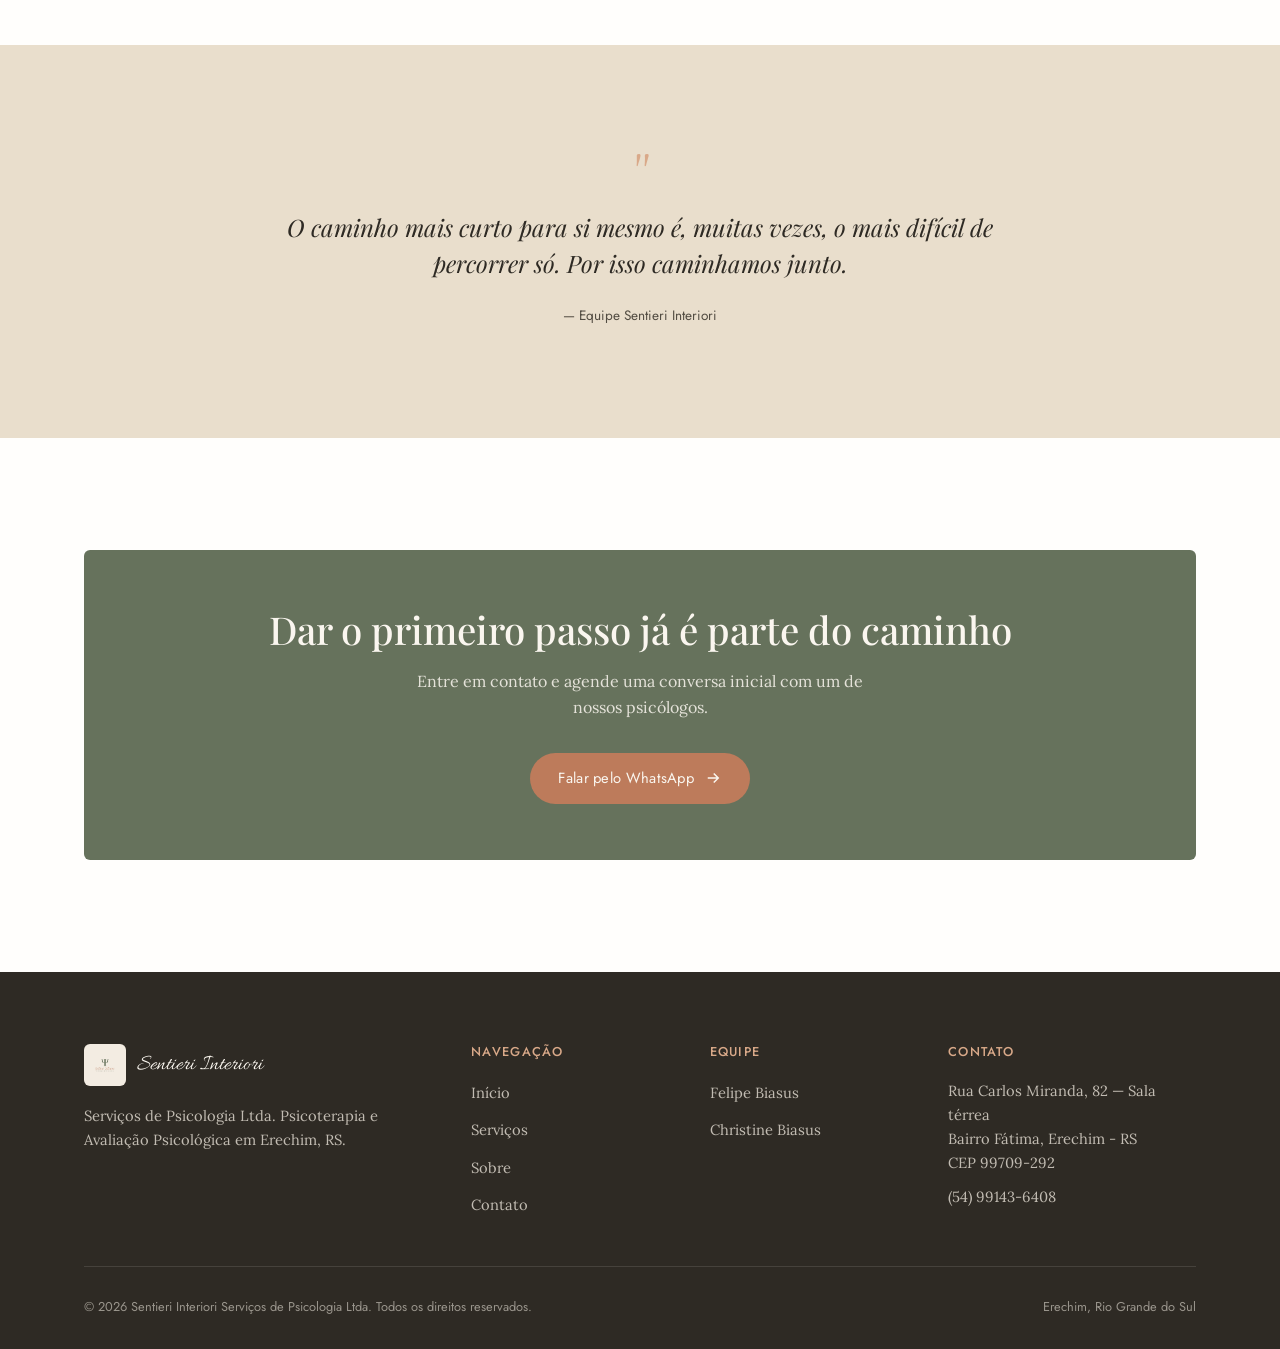
==== commit 1ebd9667: "Update index.html" ====
--- a/pt/index.html
+++ b/pt/index.html
@@ -24,7 +24,7 @@
     <nav class="main-nav">
       <ul>
         <li><a href="file:///G:/Meu%20Drive/Consult%C3%B3rio/Sentieri%20Interiori/Site/sentieri-interiori-site/sentieri-site/pt/index.html" class="active">Início</a></li>
-        <li><a href="file:///G:/Meu%20Drive/Consult%C3%B3rio/Sentieri%20Interiori/Site/sentieri-interiori-site/sentieri-site/pt/servicos.html">Serviços</a></li>
+        <li><a href="https://github.com/SentieriInterioriPsicologia/index/blob/main/pt/servicos.html">Serviços</a></li>
         <li><a href="file:///G:/Meu%20Drive/Consult%C3%B3rio/Sentieri%20Interiori/Site/sentieri-interiori-site/sentieri-site/pt/sobre.html">Sobre</a></li>
         <li><a href="file:///G:/Meu%20Drive/Consult%C3%B3rio/Sentieri%20Interiori/Site/sentieri-interiori-site/sentieri-site/pt/contato.html">Contato</a></li>
       </ul>
@@ -334,4 +334,4 @@
 <script src="index_files/main_o2eb_uEkA_0kMc_2I0I_ichq.js"></script>
 
 
-</body></html>+</body></html>
--- a/pt/index_files/style_o2eb_uEkA_0kMc_2I0I_ichq.css
+++ b/pt/index_files/style_o2eb_uEkA_0kMc_2I0I_ichq.css
@@ -0,0 +1,1425 @@
+/* ============================================
+   SENTIERI INTERIORI — Design System
+   Paleta extraída da identidade visual oficial
+   ============================================ */
+
+@import url('https://fonts.googleapis.com/css2?family=Playfair+Display:ital,wght@0,400;0,500;0,600;1,400;1,500&family=Lora:ital,wght@0,400;0,500;1,400&family=Jost:wght@400;500;600&family=Allura&display=swap');
+
+:root {
+  /* Cores extraídas diretamente da logo */
+  --verde-musgo: #66725C;
+  --verde-musgo-escuro: #4F594A;
+  --verde-salvia: #8A9180;
+  --verde-salvia-claro: #B9C0AE;
+  --terracota: #BD7B5B;
+  --terracota-escuro: #A4634A;
+  --terracota-claro: #D9A989;
+  --creme: #F3ECE2;
+  --creme-claro: #FAF6EF;
+  --creme-escuro: #E9DECC;
+  --carvao: #2E2A24;
+  --carvao-suave: #524C42;
+  --branco: #FFFEFC;
+
+  /* Tipografia */
+  --fonte-display: 'Playfair Display', Georgia, serif;
+  --fonte-script: 'Allura', cursive;
+  --fonte-corpo: 'Lora', Georgia, serif;
+  --fonte-utilitaria: 'Jost', sans-serif;
+
+  /* Espaçamento */
+  --space-xs: 0.5rem;
+  --space-sm: 1rem;
+  --space-md: 2rem;
+  --space-lg: 4rem;
+  --space-xl: 7rem;
+
+  /* Bordas */
+  --raio: 2px;
+  --raio-suave: 6px;
+}
+
+* {
+  margin: 0;
+  padding: 0;
+  box-sizing: border-box;
+}
+
+html {
+  scroll-behavior: smooth;
+}
+
+@media (prefers-reduced-motion: reduce) {
+  html {
+    scroll-behavior: auto;
+  }
+  *, *::before, *::after {
+    animation-duration: 0.01ms !important;
+    animation-iteration-count: 1 !important;
+    transition-duration: 0.01ms !important;
+    scroll-behavior: auto !important;
+  }
+}
+
+body {
+  font-family: var(--fonte-corpo);
+  color: var(--carvao);
+  background-color: var(--creme);
+  line-height: 1.65;
+  -webkit-font-smoothing: antialiased;
+  overflow-x: hidden;
+}
+
+img {
+  max-width: 100%;
+  display: block;
+}
+
+a {
+  color: inherit;
+  text-decoration: none;
+}
+
+ul {
+  list-style: none;
+}
+
+button {
+  font-family: inherit;
+  cursor: pointer;
+  border: none;
+  background: none;
+}
+
+:focus-visible {
+  outline: 2px solid var(--terracota);
+  outline-offset: 3px;
+}
+
+.container {
+  width: 100%;
+  max-width: 1160px;
+  margin: 0 auto;
+  padding: 0 1.5rem;
+}
+
+/* ============================================
+   TIPOGRAFIA GERAL
+   ============================================ */
+
+h1, h2, h3, h4 {
+  font-family: var(--fonte-display);
+  font-weight: 500;
+  color: var(--carvao);
+  line-height: 1.2;
+}
+
+.eyebrow {
+  font-family: var(--fonte-utilitaria);
+  font-size: 0.78rem;
+  letter-spacing: 0.22em;
+  text-transform: uppercase;
+  color: var(--terracota);
+  font-weight: 500;
+  display: inline-flex;
+  align-items: center;
+  gap: 0.6rem;
+}
+
+.eyebrow::before {
+  content: '';
+  width: 22px;
+  height: 1px;
+  background: var(--terracota);
+  display: inline-block;
+}
+
+.section-title {
+  font-size: clamp(2rem, 4vw, 2.85rem);
+  margin-top: 0.6rem;
+  margin-bottom: 1.2rem;
+  letter-spacing: -0.01em;
+}
+
+.section-title em {
+  font-style: italic;
+  color: var(--verde-musgo);
+}
+
+.section-lead {
+  font-size: 1.1rem;
+  color: var(--carvao-suave);
+  max-width: 620px;
+  font-weight: 400;
+}
+
+.script-accent {
+  font-family: var(--fonte-script);
+  color: var(--terracota);
+  font-size: 1.6em;
+  font-weight: 400;
+}
+
+/* ============================================
+   HEADER / NAVEGAÇÃO
+   ============================================ */
+
+.site-header {
+  position: fixed;
+  top: 0;
+  left: 0;
+  right: 0;
+  z-index: 1000;
+  background: rgba(243, 236, 226, 0.92);
+  backdrop-filter: blur(10px);
+  border-bottom: 1px solid rgba(102, 114, 92, 0.12);
+  transition: padding 0.3s ease;
+}
+
+.header-inner {
+  display: flex;
+  align-items: center;
+  justify-content: space-between;
+  padding: 1.1rem 1.5rem;
+  max-width: 1160px;
+  margin: 0 auto;
+}
+
+.brand {
+  display: flex;
+  align-items: center;
+  gap: 0.7rem;
+}
+
+.brand img {
+  height: 42px;
+  width: auto;
+}
+
+.brand-text {
+  display: flex;
+  flex-direction: column;
+  line-height: 1.1;
+}
+
+.brand-name {
+  font-family: var(--fonte-script);
+  font-size: 1.55rem;
+  color: var(--terracota);
+}
+
+.brand-sub {
+  font-family: var(--fonte-utilitaria);
+  font-size: 0.6rem;
+  letter-spacing: 0.18em;
+  color: var(--verde-musgo);
+  text-transform: uppercase;
+}
+
+.main-nav ul {
+  display: flex;
+  gap: 2.2rem;
+  align-items: center;
+}
+
+.main-nav a {
+  font-family: var(--fonte-utilitaria);
+  font-size: 0.92rem;
+  color: var(--carvao);
+  position: relative;
+  padding: 0.3rem 0;
+  transition: color 0.25s ease;
+}
+
+.main-nav a::after {
+  content: '';
+  position: absolute;
+  bottom: -2px;
+  left: 0;
+  width: 0;
+  height: 1px;
+  background: var(--terracota);
+  transition: width 0.3s ease;
+}
+
+.main-nav a:hover,
+.main-nav a.active {
+  color: var(--terracota-escuro);
+}
+
+.main-nav a:hover::after,
+.main-nav a.active::after {
+  width: 100%;
+}
+
+.lang-switch {
+  display: flex;
+  gap: 0.4rem;
+  font-family: var(--fonte-utilitaria);
+  font-size: 0.78rem;
+  letter-spacing: 0.05em;
+}
+
+.lang-switch a {
+  padding: 0.25rem 0.55rem;
+  border-radius: var(--raio-suave);
+  color: var(--carvao-suave);
+  transition: background 0.2s ease, color 0.2s ease;
+}
+
+.lang-switch a.active {
+  background: var(--verde-musgo);
+  color: var(--creme-claro);
+}
+
+.lang-switch a:not(.active):hover {
+  background: rgba(102, 114, 92, 0.12);
+}
+
+.header-actions {
+  display: flex;
+  align-items: center;
+  gap: 1.4rem;
+}
+
+.btn-whatsapp-nav {
+  display: inline-flex;
+  align-items: center;
+  gap: 0.5rem;
+  background: var(--verde-musgo);
+  color: var(--creme-claro);
+  font-family: var(--fonte-utilitaria);
+  font-size: 0.85rem;
+  padding: 0.6rem 1.2rem;
+  border-radius: 30px;
+  transition: background 0.25s ease, transform 0.25s ease;
+}
+
+.btn-whatsapp-nav:hover {
+  background: var(--verde-musgo-escuro);
+  transform: translateY(-1px);
+}
+
+.btn-whatsapp-nav svg {
+  width: 16px;
+  height: 16px;
+}
+
+.nav-toggle {
+  display: none;
+  flex-direction: column;
+  gap: 5px;
+  padding: 0.5rem;
+}
+
+.nav-toggle span {
+  width: 24px;
+  height: 1.5px;
+  background: var(--carvao);
+  transition: 0.3s ease;
+}
+
+/* ============================================
+   BOTÕES GERAIS
+   ============================================ */
+
+.btn {
+  display: inline-flex;
+  align-items: center;
+  gap: 0.6rem;
+  font-family: var(--fonte-utilitaria);
+  font-size: 0.92rem;
+  letter-spacing: 0.02em;
+  padding: 0.85rem 1.8rem;
+  border-radius: 30px;
+  transition: all 0.3s ease;
+}
+
+.btn-primary {
+  background: var(--terracota);
+  color: var(--creme-claro);
+}
+
+.btn-primary:hover {
+  background: var(--terracota-escuro);
+  transform: translateY(-2px);
+  box-shadow: 0 8px 20px rgba(189, 123, 91, 0.3);
+}
+
+.btn-outline {
+  background: transparent;
+  color: var(--verde-musgo);
+  border: 1.5px solid var(--verde-musgo);
+}
+
+.btn-outline:hover {
+  background: var(--verde-musgo);
+  color: var(--creme-claro);
+}
+
+.btn-ghost {
+  color: var(--carvao);
+  border-bottom: 1px solid var(--terracota);
+  border-radius: 0;
+  padding: 0.2rem 0;
+}
+
+.btn-ghost:hover {
+  color: var(--terracota-escuro);
+  gap: 0.9rem;
+}
+
+.btn svg {
+  width: 18px;
+  height: 18px;
+  flex-shrink: 0;
+}
+
+/* ============================================
+   CAMINHO ORGÂNICO (elemento de assinatura)
+   ============================================ */
+
+.sentiero-divider {
+  width: 100%;
+  height: 60px;
+  display: block;
+  margin: 0 auto;
+}
+
+.sentiero-divider path {
+  fill: none;
+  stroke: var(--verde-salvia);
+  stroke-width: 1.4;
+  stroke-linecap: round;
+  stroke-dasharray: 6 8;
+}
+
+/* ============================================
+   PÁGINA: HERO
+   ============================================ */
+
+.hero {
+  position: relative;
+  min-height: 92vh;
+  display: flex;
+  align-items: center;
+  padding: 9rem 0 5rem;
+  overflow: hidden;
+  background: linear-gradient(180deg, var(--creme-claro) 0%, var(--creme) 100%);
+}
+
+.hero-bg-path {
+  position: absolute;
+  top: 0;
+  left: 0;
+  width: 100%;
+  height: 100%;
+  z-index: 0;
+  opacity: 0.5;
+}
+
+.hero-grid {
+  display: grid;
+  grid-template-columns: 1.1fr 0.9fr;
+  gap: 3.5rem;
+  align-items: center;
+  position: relative;
+  z-index: 1;
+}
+
+.hero-eyebrow {
+  margin-bottom: 1.6rem;
+}
+
+.hero h1 {
+  font-size: clamp(2.6rem, 5.2vw, 3.9rem);
+  margin-bottom: 1.6rem;
+  letter-spacing: -0.015em;
+}
+
+.hero h1 em {
+  font-style: italic;
+  color: var(--terracota);
+  font-weight: 500;
+}
+
+.hero-lead {
+  font-size: 1.18rem;
+  color: var(--carvao-suave);
+  max-width: 540px;
+  margin-bottom: 2.4rem;
+}
+
+.hero-actions {
+  display: flex;
+  gap: 1.1rem;
+  flex-wrap: wrap;
+  margin-bottom: 2.8rem;
+}
+
+.hero-trust {
+  display: flex;
+  gap: 2.2rem;
+  flex-wrap: wrap;
+}
+
+.trust-item {
+  font-family: var(--fonte-utilitaria);
+  font-size: 0.85rem;
+  color: var(--carvao-suave);
+  display: flex;
+  align-items: center;
+  gap: 0.5rem;
+}
+
+.trust-item svg {
+  width: 18px;
+  height: 18px;
+  color: var(--verde-musgo);
+  flex-shrink: 0;
+}
+
+.hero-visual {
+  position: relative;
+}
+
+.hero-image-wrap {
+  position: relative;
+  border-radius: var(--raio-suave);
+  overflow: hidden;
+  aspect-ratio: 4/5;
+  box-shadow: 0 30px 60px -20px rgba(46, 42, 36, 0.25);
+}
+
+.hero-image-wrap img {
+  width: 100%;
+  height: 100%;
+  object-fit: cover;
+}
+
+.hero-badge {
+  position: absolute;
+  bottom: -1.6rem;
+  left: -1.6rem;
+  background: var(--branco);
+  padding: 1.2rem 1.5rem;
+  border-radius: var(--raio-suave);
+  box-shadow: 0 16px 40px -10px rgba(46, 42, 36, 0.18);
+  max-width: 220px;
+}
+
+.hero-badge .script-accent {
+  font-size: 1.9rem;
+  display: block;
+  line-height: 1;
+  margin-bottom: 0.3rem;
+}
+
+.hero-badge p {
+  font-family: var(--fonte-utilitaria);
+  font-size: 0.78rem;
+  color: var(--carvao-suave);
+  line-height: 1.4;
+}
+
+/* ============================================
+   SEÇÕES GERAIS
+   ============================================ */
+
+section {
+  padding: var(--space-xl) 0;
+  position: relative;
+}
+
+.section-header {
+  margin-bottom: 3.2rem;
+}
+
+.section-header.centered {
+  text-align: center;
+  margin-left: auto;
+  margin-right: auto;
+}
+
+.section-header.centered .section-lead {
+  margin: 0 auto;
+}
+
+.bg-creme-escuro {
+  background: var(--creme-escuro);
+}
+
+.bg-musgo {
+  background: var(--verde-musgo);
+  color: var(--creme-claro);
+}
+
+.bg-musgo h2, .bg-musgo h3, .bg-musgo h4 {
+  color: var(--creme-claro);
+}
+
+.bg-branco {
+  background: var(--branco);
+}
+
+/* ============================================
+   CARDS DE SERVIÇO (home preview)
+   ============================================ */
+
+.services-grid {
+  display: grid;
+  grid-template-columns: repeat(3, 1fr);
+  gap: 1.8rem;
+}
+
+.service-card {
+  background: var(--branco);
+  border-radius: var(--raio-suave);
+  padding: 2.4rem 2rem;
+  border: 1px solid rgba(102, 114, 92, 0.1);
+  transition: transform 0.35s ease, box-shadow 0.35s ease;
+}
+
+.service-card:hover {
+  transform: translateY(-6px);
+  box-shadow: 0 24px 50px -20px rgba(46, 42, 36, 0.15);
+}
+
+.service-icon {
+  width: 52px;
+  height: 52px;
+  border-radius: 50%;
+  background: var(--creme);
+  display: flex;
+  align-items: center;
+  justify-content: center;
+  margin-bottom: 1.4rem;
+  color: var(--verde-musgo);
+}
+
+.service-icon svg {
+  width: 26px;
+  height: 26px;
+}
+
+.service-card h3 {
+  font-size: 1.3rem;
+  margin-bottom: 0.7rem;
+}
+
+.service-card p {
+  color: var(--carvao-suave);
+  font-size: 0.97rem;
+}
+
+.service-card .card-link {
+  display: inline-flex;
+  align-items: center;
+  gap: 0.4rem;
+  margin-top: 1.2rem;
+  font-family: var(--fonte-utilitaria);
+  font-size: 0.85rem;
+  color: var(--terracota);
+}
+
+.service-card .card-link svg {
+  width: 14px;
+  height: 14px;
+  transition: transform 0.25s ease;
+}
+
+.service-card:hover .card-link svg {
+  transform: translateX(4px);
+}
+
+/* ============================================
+   ABORDAGEM / SOBRE (home)
+   ============================================ */
+
+.approach-block {
+  display: grid;
+  grid-template-columns: 0.85fr 1.15fr;
+  gap: 4rem;
+  align-items: center;
+}
+
+.approach-image {
+  position: relative;
+  border-radius: var(--raio-suave);
+  overflow: hidden;
+  aspect-ratio: 1/1.05;
+}
+
+.approach-image img {
+  width: 100%;
+  height: 100%;
+  object-fit: cover;
+}
+
+.approach-list {
+  margin-top: 1.8rem;
+  display: flex;
+  flex-direction: column;
+  gap: 1.3rem;
+}
+
+.approach-list li {
+  display: flex;
+  gap: 1rem;
+  align-items: flex-start;
+}
+
+.approach-list .check {
+  width: 24px;
+  height: 24px;
+  border-radius: 50%;
+  background: var(--terracota);
+  color: var(--creme-claro);
+  display: flex;
+  align-items: center;
+  justify-content: center;
+  flex-shrink: 0;
+  margin-top: 0.15rem;
+}
+
+.approach-list .check svg {
+  width: 13px;
+  height: 13px;
+}
+
+.approach-list strong {
+  display: block;
+  font-family: var(--fonte-display);
+  font-weight: 500;
+  margin-bottom: 0.2rem;
+}
+
+.approach-list span {
+  color: var(--carvao-suave);
+  font-size: 0.95rem;
+}
+
+/* ============================================
+   EQUIPE (preview na home + página completa)
+   ============================================ */
+
+.team-grid {
+  display: grid;
+  grid-template-columns: repeat(2, 1fr);
+  gap: 2.5rem;
+}
+
+.team-card {
+  background: var(--branco);
+  border-radius: var(--raio-suave);
+  overflow: hidden;
+  display: grid;
+  grid-template-columns: 0.8fr 1.2fr;
+  border: 1px solid rgba(102, 114, 92, 0.1);
+}
+
+.team-photo {
+  aspect-ratio: 3/4;
+  overflow: hidden;
+}
+
+.team-photo img {
+  width: 100%;
+  height: 100%;
+  object-fit: cover;
+}
+
+.team-info {
+  padding: 1.8rem 1.6rem;
+  display: flex;
+  flex-direction: column;
+}
+
+.team-info .role {
+  font-family: var(--fonte-utilitaria);
+  font-size: 0.72rem;
+  letter-spacing: 0.14em;
+  text-transform: uppercase;
+  color: var(--terracota);
+  margin-bottom: 0.4rem;
+}
+
+.team-info h3 {
+  font-size: 1.4rem;
+  margin-bottom: 0.7rem;
+}
+
+.team-info ul {
+  margin-bottom: 1.1rem;
+  display: flex;
+  flex-direction: column;
+  gap: 0.4rem;
+}
+
+.team-info ul li {
+  font-size: 0.87rem;
+  color: var(--carvao-suave);
+  padding-left: 1rem;
+  position: relative;
+}
+
+.team-info ul li::before {
+  content: '—';
+  position: absolute;
+  left: 0;
+  color: var(--verde-salvia);
+}
+
+.team-info .whatsapp-link {
+  margin-top: auto;
+  display: inline-flex;
+  align-items: center;
+  gap: 0.5rem;
+  font-family: var(--fonte-utilitaria);
+  font-size: 0.85rem;
+  color: var(--verde-musgo);
+}
+
+.team-info .whatsapp-link svg {
+  width: 16px;
+  height: 16px;
+}
+
+.team-info .whatsapp-link:hover {
+  color: var(--terracota);
+}
+
+/* ============================================
+   DEPOIMENTOS / CITAÇÃO
+   ============================================ */
+
+.quote-block {
+  text-align: center;
+  max-width: 760px;
+  margin: 0 auto;
+}
+
+.quote-block .quote-mark {
+  font-family: var(--fonte-script);
+  font-size: 4.5rem;
+  color: var(--terracota-claro);
+  line-height: 0.5;
+  display: block;
+  margin-bottom: 1rem;
+}
+
+.quote-block p {
+  font-family: var(--fonte-display);
+  font-style: italic;
+  font-size: 1.5rem;
+  color: var(--carvao);
+  line-height: 1.5;
+}
+
+.quote-block .quote-attr {
+  margin-top: 1.5rem;
+  font-family: var(--fonte-utilitaria);
+  font-size: 0.85rem;
+  color: var(--carvao-suave);
+  font-style: normal;
+}
+
+/* ============================================
+   CTA FINAL
+   ============================================ */
+
+.cta-final {
+  background: var(--verde-musgo);
+  border-radius: var(--raio-suave);
+  padding: 3.5rem 3rem;
+  text-align: center;
+  position: relative;
+  overflow: hidden;
+}
+
+.cta-final h2 {
+  color: var(--creme-claro);
+  font-size: clamp(1.8rem, 3.5vw, 2.4rem);
+  margin-bottom: 1rem;
+}
+
+.cta-final p {
+  color: rgba(250, 246, 239, 0.85);
+  max-width: 480px;
+  margin: 0 auto 2rem;
+}
+
+.cta-final .btn-primary {
+  background: var(--terracota);
+}
+
+.cta-final .btn-primary:hover {
+  background: var(--terracota-claro);
+  color: var(--carvao);
+}
+
+/* ============================================
+   PÁGINA INTERNA: HEADER DE PÁGINA
+   ============================================ */
+
+.page-hero {
+  padding: 8.5rem 0 4rem;
+  text-align: center;
+  position: relative;
+}
+
+.page-hero .eyebrow {
+  justify-content: center;
+}
+
+.page-hero h1 {
+  font-size: clamp(2.3rem, 4.5vw, 3.2rem);
+  margin-top: 0.7rem;
+}
+
+.page-hero p {
+  max-width: 600px;
+  margin: 1.2rem auto 0;
+  color: var(--carvao-suave);
+  font-size: 1.08rem;
+}
+
+.breadcrumb {
+  font-family: var(--fonte-utilitaria);
+  font-size: 0.8rem;
+  color: var(--carvao-suave);
+  margin-top: 1.5rem;
+  display: flex;
+  justify-content: center;
+  gap: 0.5rem;
+}
+
+.breadcrumb a:hover {
+  color: var(--terracota);
+}
+
+/* ============================================
+   PÁGINA SERVIÇOS — Lista detalhada
+   ============================================ */
+
+.service-detail {
+  display: grid;
+  grid-template-columns: 0.42fr 0.58fr;
+  gap: 3.5rem;
+  align-items: start;
+  padding: 3.5rem 0;
+  border-bottom: 1px solid rgba(102, 114, 92, 0.15);
+}
+
+.service-detail:last-child {
+  border-bottom: none;
+}
+
+.service-detail-number {
+  font-family: var(--fonte-script);
+  font-size: 3.4rem;
+  color: var(--terracota-claro);
+  line-height: 1;
+}
+
+.service-detail h2 {
+  font-size: 1.9rem;
+  margin-bottom: 1rem;
+}
+
+.service-detail .tag-list {
+  display: flex;
+  gap: 0.6rem;
+  flex-wrap: wrap;
+  margin-top: 1.6rem;
+}
+
+.tag {
+  font-family: var(--fonte-utilitaria);
+  font-size: 0.78rem;
+  padding: 0.45rem 0.95rem;
+  background: var(--creme-escuro);
+  color: var(--verde-musgo-escuro);
+  border-radius: 30px;
+}
+
+.audience-grid {
+  display: grid;
+  grid-template-columns: repeat(4, 1fr);
+  gap: 1rem;
+  margin-top: 1.6rem;
+}
+
+.audience-pill {
+  background: var(--creme);
+  border: 1px solid rgba(102, 114, 92, 0.18);
+  border-radius: var(--raio-suave);
+  padding: 1.1rem 0.8rem;
+  text-align: center;
+  font-family: var(--fonte-utilitaria);
+  font-size: 0.85rem;
+  color: var(--verde-musgo-escuro);
+}
+
+/* ============================================
+   PÁGINA SOBRE — Missão / Valores / Linha do tempo
+   ============================================ */
+
+.values-grid {
+  display: grid;
+  grid-template-columns: repeat(3, 1fr);
+  gap: 2rem;
+}
+
+.value-card {
+  text-align: left;
+  padding: 2rem 0;
+}
+
+.value-card .num {
+  font-family: var(--fonte-utilitaria);
+  font-size: 0.78rem;
+  color: var(--terracota);
+  letter-spacing: 0.1em;
+}
+
+.value-card h3 {
+  font-size: 1.25rem;
+  margin: 0.6rem 0 0.7rem;
+}
+
+.value-card p {
+  color: var(--carvao-suave);
+  font-size: 0.95rem;
+}
+
+.mission-statement {
+  text-align: center;
+  max-width: 780px;
+  margin: 0 auto;
+  font-family: var(--fonte-display);
+  font-style: italic;
+  font-size: 1.7rem;
+  line-height: 1.5;
+  color: var(--verde-musgo-escuro);
+}
+
+/* ============================================
+   PÁGINA CONTATO
+   ============================================ */
+
+.contact-grid {
+  display: grid;
+  grid-template-columns: 1fr 1fr;
+  gap: 3rem;
+}
+
+.contact-card {
+  background: var(--branco);
+  border-radius: var(--raio-suave);
+  padding: 2.4rem;
+  border: 1px solid rgba(102, 114, 92, 0.12);
+  display: flex;
+  flex-direction: column;
+  gap: 1.4rem;
+}
+
+.contact-card .psico-header {
+  display: flex;
+  align-items: center;
+  gap: 1rem;
+}
+
+.contact-avatar {
+  width: 58px;
+  height: 58px;
+  border-radius: 50%;
+  background: var(--creme-escuro);
+  display: flex;
+  align-items: center;
+  justify-content: center;
+  color: var(--verde-musgo);
+  flex-shrink: 0;
+}
+
+.contact-avatar svg {
+  width: 28px;
+  height: 28px;
+}
+
+.contact-card h3 {
+  font-size: 1.25rem;
+}
+
+.contact-card .role {
+  font-family: var(--fonte-utilitaria);
+  font-size: 0.78rem;
+  color: var(--terracota);
+  letter-spacing: 0.06em;
+}
+
+.contact-card .btn {
+  width: 100%;
+  justify-content: center;
+}
+
+.info-grid {
+  display: grid;
+  grid-template-columns: repeat(2, 1fr);
+  gap: 2rem;
+  margin-top: 3.5rem;
+}
+
+.info-item {
+  display: flex;
+  gap: 1.1rem;
+  align-items: flex-start;
+}
+
+.info-icon {
+  width: 46px;
+  height: 46px;
+  border-radius: 50%;
+  background: var(--creme-escuro);
+  display: flex;
+  align-items: center;
+  justify-content: center;
+  color: var(--verde-musgo);
+  flex-shrink: 0;
+}
+
+.info-icon svg {
+  width: 22px;
+  height: 22px;
+}
+
+.info-item h4 {
+  font-size: 1.05rem;
+  margin-bottom: 0.3rem;
+}
+
+.info-item p, .info-item a {
+  color: var(--carvao-suave);
+  font-size: 0.93rem;
+}
+
+.info-item a:hover {
+  color: var(--terracota);
+}
+
+.map-embed {
+  margin-top: 3.5rem;
+  border-radius: var(--raio-suave);
+  overflow: hidden;
+  border: 1px solid rgba(102, 114, 92, 0.15);
+  filter: sepia(8%) saturate(95%);
+}
+
+.map-embed iframe {
+  width: 100%;
+  height: 360px;
+  border: 0;
+  display: block;
+}
+
+.faq-item {
+  border-bottom: 1px solid rgba(102, 114, 92, 0.15);
+  padding: 1.6rem 0;
+}
+
+.faq-item summary {
+  font-family: var(--fonte-display);
+  font-size: 1.1rem;
+  cursor: pointer;
+  display: flex;
+  justify-content: space-between;
+  align-items: center;
+  list-style: none;
+}
+
+.faq-item summary::-webkit-details-marker {
+  display: none;
+}
+
+.faq-item summary::after {
+  content: '+';
+  font-size: 1.5rem;
+  color: var(--terracota);
+  font-family: var(--fonte-utilitaria);
+  transition: transform 0.25s ease;
+}
+
+.faq-item[open] summary::after {
+  transform: rotate(45deg);
+}
+
+.faq-item p {
+  margin-top: 1rem;
+  color: var(--carvao-suave);
+}
+
+/* ============================================
+   FOOTER
+   ============================================ */
+
+.site-footer {
+  background: var(--carvao);
+  color: var(--creme-escuro);
+  padding: 4.5rem 0 2rem;
+}
+
+.footer-grid {
+  display: grid;
+  grid-template-columns: 1.4fr 0.8fr 0.8fr 1fr;
+  gap: 2.5rem;
+  padding-bottom: 3rem;
+  border-bottom: 1px solid rgba(243, 236, 226, 0.12);
+}
+
+.footer-brand {
+  display: flex;
+  align-items: center;
+  gap: 0.7rem;
+  margin-bottom: 1.1rem;
+}
+
+.footer-brand img {
+  height: 38px;
+  filter: brightness(0) invert(1) opacity(0.9);
+}
+
+.footer-brand-text {
+  font-family: var(--fonte-script);
+  font-size: 1.4rem;
+  color: var(--creme-claro);
+}
+
+.footer-col h4 {
+  font-family: var(--fonte-utilitaria);
+  font-size: 0.8rem;
+  letter-spacing: 0.1em;
+  text-transform: uppercase;
+  color: var(--terracota-claro);
+  margin-bottom: 1.2rem;
+}
+
+.footer-col p {
+  font-size: 0.92rem;
+  color: rgba(243, 236, 226, 0.75);
+  margin-bottom: 0.5rem;
+}
+
+.footer-col ul {
+  display: flex;
+  flex-direction: column;
+  gap: 0.7rem;
+}
+
+.footer-col a {
+  font-size: 0.92rem;
+  color: rgba(243, 236, 226, 0.75);
+  transition: color 0.2s ease;
+}
+
+.footer-col a:hover {
+  color: var(--terracota-claro);
+}
+
+.footer-bottom {
+  padding-top: 1.8rem;
+  display: flex;
+  justify-content: space-between;
+  align-items: center;
+  font-family: var(--fonte-utilitaria);
+  font-size: 0.8rem;
+  color: rgba(243, 236, 226, 0.55);
+  flex-wrap: wrap;
+  gap: 0.8rem;
+}
+
+/* ============================================
+   WHATSAPP FLOAT BUTTON
+   ============================================ */
+
+.whatsapp-float {
+  position: fixed;
+  bottom: 1.8rem;
+  right: 1.8rem;
+  width: 58px;
+  height: 58px;
+  background: var(--verde-musgo);
+  border-radius: 50%;
+  display: flex;
+  align-items: center;
+  justify-content: center;
+  box-shadow: 0 10px 30px rgba(46, 42, 36, 0.3);
+  z-index: 999;
+  transition: transform 0.3s ease, background 0.3s ease;
+}
+
+.whatsapp-float:hover {
+  transform: scale(1.08);
+  background: var(--terracota);
+}
+
+.whatsapp-float svg {
+  width: 28px;
+  height: 28px;
+  color: var(--creme-claro);
+}
+
+/* ============================================
+   ANIMAÇÕES DE ENTRADA
+   ============================================ */
+
+.reveal {
+  opacity: 0;
+  transform: translateY(24px);
+  transition: opacity 0.7s ease, transform 0.7s ease;
+}
+
+.reveal.is-visible {
+  opacity: 1;
+  transform: translateY(0);
+}
+
+/* ============================================
+   RESPONSIVO
+   ============================================ */
+
+@media (max-width: 980px) {
+  .hero-grid {
+    grid-template-columns: 1fr;
+  }
+
+  .hero-visual {
+    order: -1;
+    max-width: 380px;
+    margin: 0 auto;
+  }
+
+  .approach-block {
+    grid-template-columns: 1fr;
+    gap: 2.5rem;
+  }
+
+  .approach-image {
+    max-width: 420px;
+    margin: 0 auto;
+  }
+
+  .services-grid {
+    grid-template-columns: repeat(2, 1fr);
+  }
+
+  .team-grid {
+    grid-template-columns: 1fr;
+  }
+
+  .contact-grid {
+    grid-template-columns: 1fr;
+  }
+
+  .footer-grid {
+    grid-template-columns: 1fr 1fr;
+  }
+
+  .service-detail {
+    grid-template-columns: 1fr;
+    gap: 1.2rem;
+  }
+
+  .values-grid {
+    grid-template-columns: 1fr;
+    gap: 1rem;
+  }
+
+  .audience-grid {
+    grid-template-columns: repeat(2, 1fr);
+  }
+}
+
+@media (max-width: 720px) {
+  .main-nav {
+    position: fixed;
+    top: 0;
+    right: -100%;
+    width: 78%;
+    height: 100vh;
+    background: var(--creme-claro);
+    flex-direction: column;
+    padding: 7rem 2rem 2rem;
+    transition: right 0.35s ease;
+    box-shadow: -10px 0 40px rgba(0,0,0,0.1);
+  }
+
+  .main-nav.open {
+    right: 0;
+  }
+
+  .main-nav ul {
+    flex-direction: column;
+    align-items: flex-start;
+    gap: 1.6rem;
+  }
+
+  .main-nav a {
+    font-size: 1.05rem;
+  }
+
+  .nav-toggle {
+    display: flex;
+  }
+
+  .header-actions .btn-whatsapp-nav span {
+    display: none;
+  }
+
+  .header-actions .btn-whatsapp-nav {
+    padding: 0.6rem;
+  }
+
+  .services-grid {
+    grid-template-columns: 1fr;
+  }
+
+  .team-card {
+    grid-template-columns: 1fr;
+  }
+
+  .team-photo {
+    aspect-ratio: 16/10;
+  }
+
+  .footer-grid {
+    grid-template-columns: 1fr;
+    gap: 2.2rem;
+  }
+
+  .footer-bottom {
+    flex-direction: column;
+    text-align: center;
+  }
+
+  .info-grid {
+    grid-template-columns: 1fr;
+  }
+
+  .audience-grid {
+    grid-template-columns: repeat(2, 1fr);
+  }
+
+  .cta-final {
+    padding: 2.5rem 1.5rem;
+  }
+
+  .hero {
+    padding: 7.5rem 0 4rem;
+    text-align: left;
+  }
+
+  .hero-badge {
+    position: static;
+    margin-top: 1.2rem;
+  }
+}
